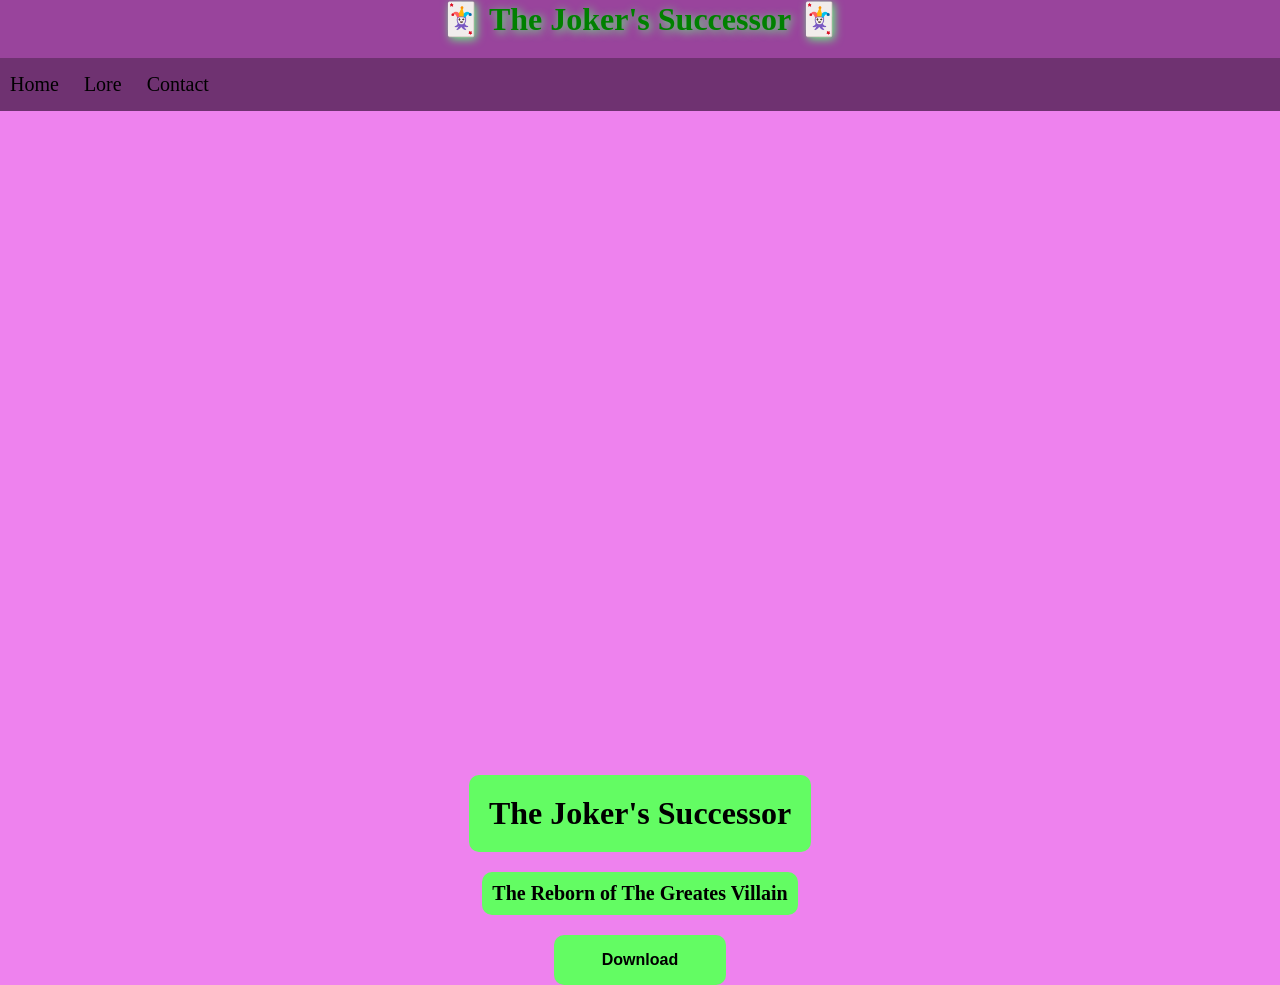
==== index.html @ 74138e65 "Initial commit" ====
<!DOCTYPE html>
<html lang="en">
    <head>
        <meta charset="UTF-8">
        <meta name="viewport" content="width=device-width, initial-scale=1.0">
        <link rel="stylesheet" href="style.css">
        <link rel="icon" type="image/jpeg" href="images/favicon.jpg">
        <title>The Joker's Successor</title>
    </head>
    <body>
        <header>
            <div id="main_menu">
                <h1>🃏 The Joker's Successor 🃏</h1>
                <div id="content">
                    <a href="index.html">Home</a>
                    <a href="lore.html">Lore</a>
                    <a href="contact.html">Contact</a>
                </div>
            </div>
        </header>
        <main>
            <video autoplay muted id="video_cover" loop>
                <source src="videos/joker.mp4">
            </video>

            <div id="home_content">
                <h1>The Joker's Successor</h1>
                <h3>The Reborn of The Greates Villain</h3>
                <button>Download</button>
            </div>
            
        </main>
    </body>
</html>
---- style.css ----
body{
    margin: 0;
    background-color: violet;
}

main{
    margin: 0px;
}

#main_menu{
    background-color: rgb(153, 68, 156);
    display: inline-block;
    width: 100%;
    position: fixed;
}

#main_menu h1{
    color: green;
    text-shadow: 1px 1px 0px white;
    margin: 0;
    text-align: center;
    text-shadow: 2px 2px 10px rgb(104, 252, 129);
}

#main_menu #content{
    margin-top: 20px;
    font-size: 20px;
    padding: 5px 0px;
    display: block;
    background-color: hsl(298, 39%, 32%);
}

#main_menu a{
    display: inline-block;
    color: black;
    text-decoration: none;
    padding: 10px 10px;
}

#main_menu a:hover{
    background-color: hsla(139, 31%, 35%, 0.993);
}

#video_cover{
    margin-top: 110px;
    margin-bottom: 0px;
    width: 100%;
    height: 100%;
}

#home_content h1{
    background-color: rgb(99, 252, 99);
    margin-bottom: 0px;
    padding: 20px;
    border-radius: 10px;
}

#home_content h3{
    border-radius: 10px;
    padding: 10px;
    margin: 20px;
    font-size: 20px;
    background-color: rgb(99, 252, 99);

}

#home_content button{
    font-weight: bold;
    font-size: 16px;
    padding: 16px 48px;
    border-radius: 10px;
    border: none;
    background-color: rgb(99, 252, 99);
}

#home_content button:hover{
    background-color: rgb(57, 158, 57);
}

#home_content{
    display: flex;
    justify-content: center;
    align-items: center;
    flex-direction: column;
}

#joker_lore{
    padding-top: 110px;
}

#joker_content{
    padding: 10px;
    font-size: 20px;
}
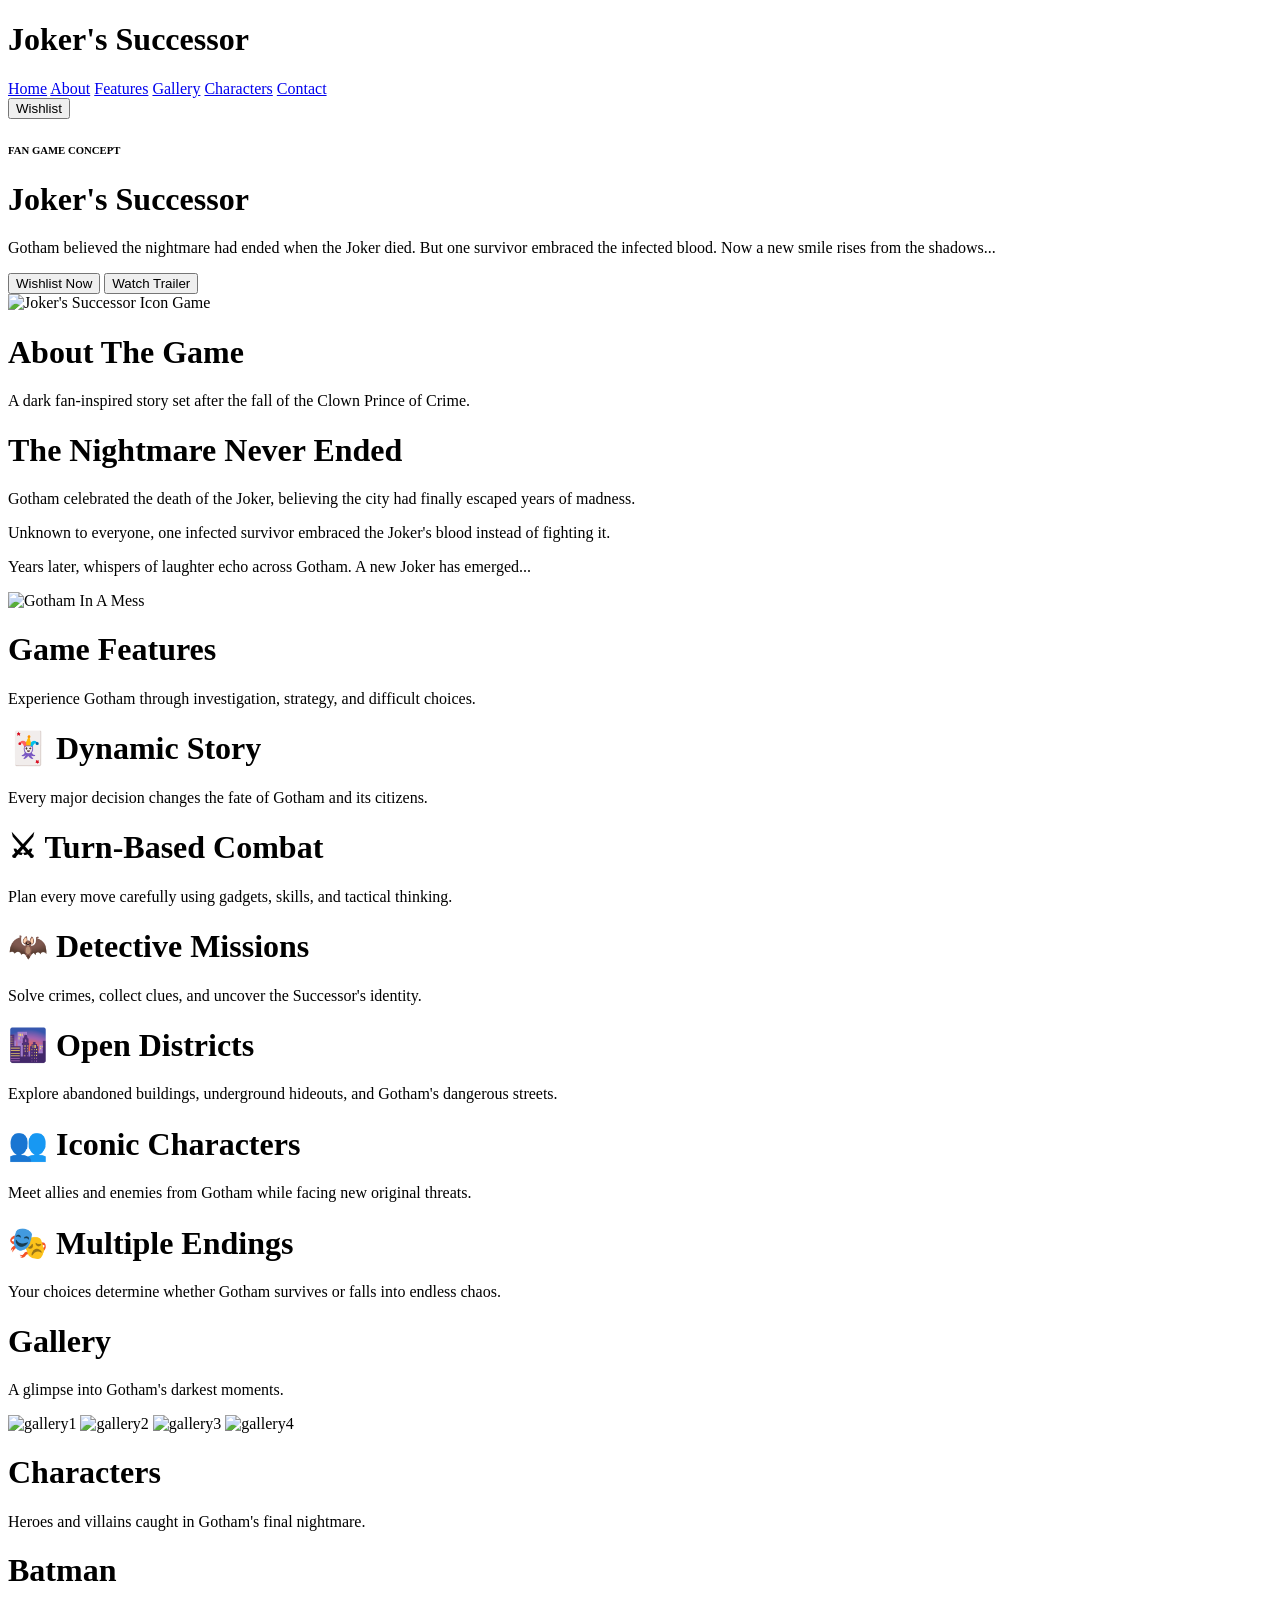
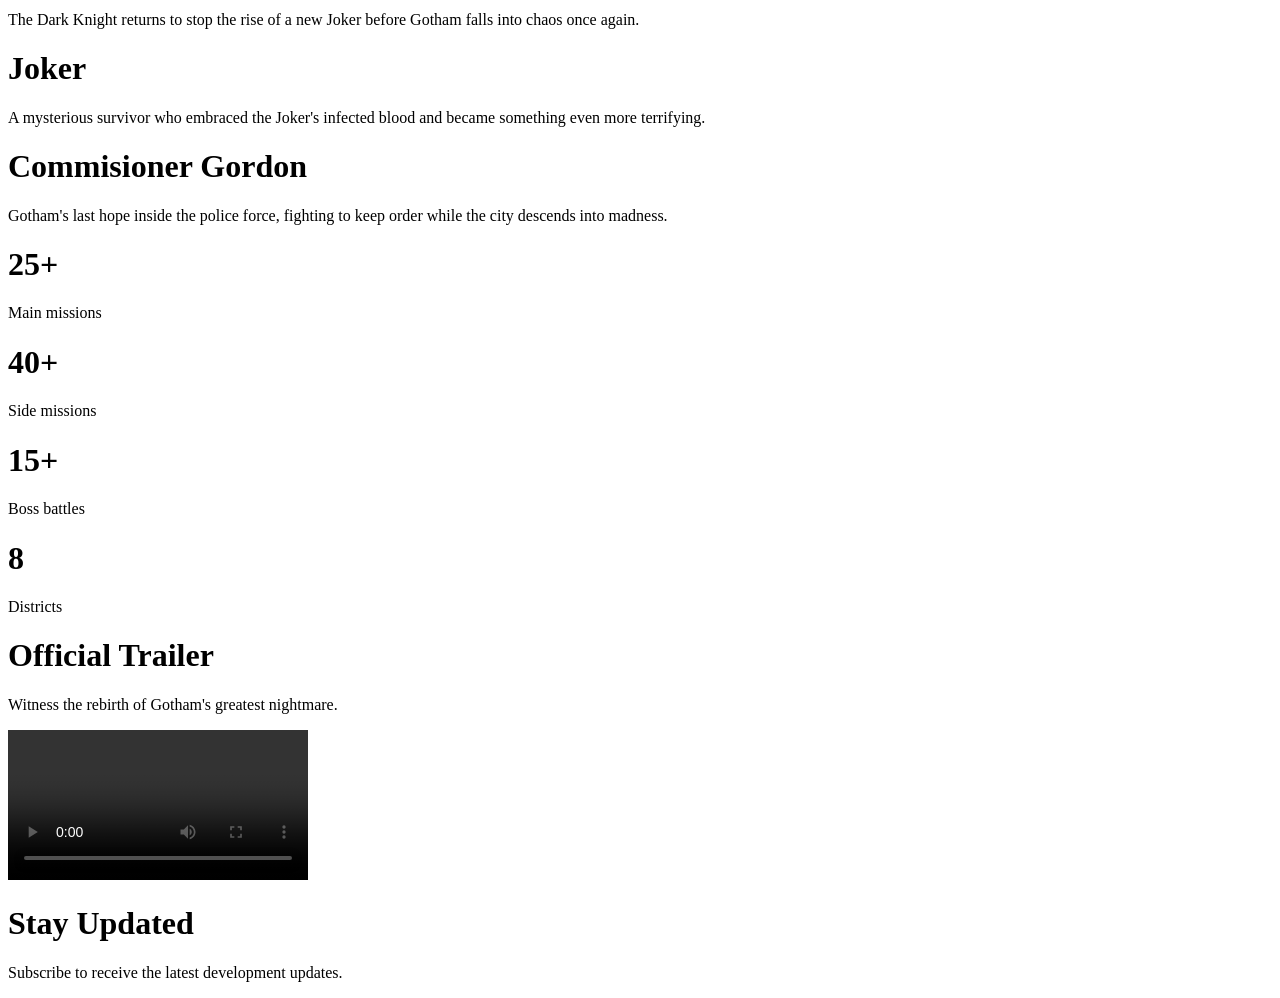
==== commit 9b97d2c5: "Persiapan ui baru, masih html" ====
--- a/index.html
+++ b/index.html
@@ -3,32 +3,148 @@
     <head>
         <meta charset="UTF-8">
         <meta name="viewport" content="width=device-width, initial-scale=1.0">
-        <link rel="stylesheet" href="style.css">
-        <link rel="icon" type="image/jpeg" href="images/favicon.jpg">
-        <title>The Joker's Successor</title>
+        <title>Joker's Successor</title>
     </head>
     <body>
         <header>
-            <div id="main_menu">
-                <h1>🃏 The Joker's Successor 🃏</h1>
-                <div id="content">
-                    <a href="index.html">Home</a>
-                    <a href="lore.html">Lore</a>
-                    <a href="contact.html">Contact</a>
+            <h1 id="title">Joker's Successor</h1>
+            <nav id="navbar">
+                <a href="#hero">Home</a>
+                <a href="#about">About</a>
+                <a href="#features">Features</a>
+                <a href="#gallery">Gallery</a>
+                <a href="#characters">Characters</a>
+                <a href="#contact">Contact</a>
+            </nav>
+
+            <button>Wishlist</button>
+        </header>
+        <main>
+            <div id="hero">
+                <div>
+                    <h6>FAN GAME CONCEPT</h6>
+                    <h1>Joker's Successor</h1>
+                    <p>Gotham believed the nightmare had ended when the Joker died. But one survivor embraced the infected blood. Now a new smile rises from the shadows...</p>
+
+                    <button id="wishlist">Wishlist Now</button>
+
+                    <button id="watch_trailer">Watch Trailer</button>
+                </div>
+                
+                <img src="" alt="Joker's Successor Icon Game">
+            </div>
+
+            <div id="about">
+                <h1>About The Game</h1>
+                <p>A dark fan-inspired story set after the fall of the Clown Prince of Crime.</p>
+
+                <div>
+                    <div>
+                        <h1>The Nightmare Never Ended</h1>
+                        <p>Gotham celebrated the death of the Joker, believing the city had finally escaped years of madness.</p>
+                        <p>Unknown to everyone, one infected survivor embraced the Joker's blood instead of fighting it.</p>
+                        <p>Years later, whispers of laughter echo across Gotham. A new Joker has emerged...</p>
+                    </div>
+
+                    <img src="" alt="Gotham In A Mess">
                 </div>
             </div>
-        </header>
-        <main>
-            <video autoplay muted id="video_cover" loop>
-                <source src="videos/joker.mp4">
-            </video>
 
-            <div id="home_content">
-                <h1>The Joker's Successor</h1>
-                <h3>The Reborn of The Greates Villain</h3>
-                <button>Download</button>
+            <div id="features">
+                <h1>Game Features</h1>
+                <p>Experience Gotham through investigation, strategy, and difficult choices.</p>
+            
+                <div>
+                    <div class="feature_cards">
+                        <h1>🃏 Dynamic Story</h1>
+                        <p>Every major decision changes the fate of Gotham and its citizens.</p>
+                    </div>
+                    <div class="feature_cards">
+                        <h1>⚔ Turn-Based Combat</h1>
+                        <p>Plan every move carefully using gadgets, skills, and tactical thinking.</p>
+                    </div>
+                    <div class="feature_cards">
+                        <h1>🦇 Detective Missions</h1>
+                        <p>Solve crimes, collect clues, and uncover the Successor's identity.</p>
+                    </div>
+                    <div class="feature_cards">
+                        <h1>🌆 Open Districts</h1>
+                        <p>Explore abandoned buildings, underground hideouts, and Gotham's dangerous streets.</p>
+                    </div>
+                    <div class="feature_cards">
+                        <h1>👥 Iconic Characters</h1>
+                        <p>Meet allies and enemies from Gotham while facing new original threats.</p>
+                    </div>
+                    <div class="feature_cards">
+                        <h1>🎭 Multiple Endings</h1>
+                        <p>Your choices determine whether Gotham survives or falls into endless chaos.</p>
+                    </div>
+                </div>
             </div>
+
+            <div id="gallery">
+                <h1>Gallery</h1>
+                <p>A glimpse into Gotham's darkest moments.</p>
+                <div>
+                    <img src="" alt="gallery1">
+                    <img src="" alt="gallery2">
+                    <img src="" alt="gallery3">
+                    <img src="" alt="gallery4">
+                </div>
+            </div>
+
+            <div id="characters">
+                <h1>Characters</h1>
+
+                <p>Heroes and villains caught in Gotham's final nightmare.</p>
+
+                <div class="character_cards">
+                    <h1>Batman</h1>
+                    <p>The Dark Knight returns to stop the rise of a new Joker before Gotham falls into chaos once again.</p>
+                </div>
+                <div class="character_cards">
+                    <h1>Joker</h1>
+                    <p>A mysterious survivor who embraced the Joker's infected blood and became something even more terrifying.</p>
+                </div>
+                <div class="character_cards">
+                    <h1>Commisioner Gordon</h1>
+                    <p>Gotham's last hope inside the police force, fighting to keep order while the city descends into madness.</p>
+                </div>
+            </div>
+
+            <div id="datas">
+                <div class="data_cards">
+                    <h1>25+</h1>
+                    <p>Main missions</p>
+                </div>
+                <div class="data_cards">
+                    <h1>40+</h1>
+                    <p>Side missions</p>
+                </div>
+                <div class="data_cards">
+                    <h1>15+</h1>
+                    <p>Boss battles</p>
+                </div>
+                <div class="data_cards">
+                    <h1>8</h1>
+                    <p>Districts</p>
+                </div>
+            </div>
+
             
+            <div id="trailer">
+                <h1>Official Trailer</h1>
+                <p>Witness the rebirth of Gotham's greatest nightmare.</p>
+                <video controls>
+                    <source src="">
+                </video>
+            </div>
+
+            <div id="contact">
+                <h1>Stay Updated</h1>
+                <p>Subscribe to receive the latest development updates.</p>
+            </div>
+                
         </main>
     </body>
 </html>
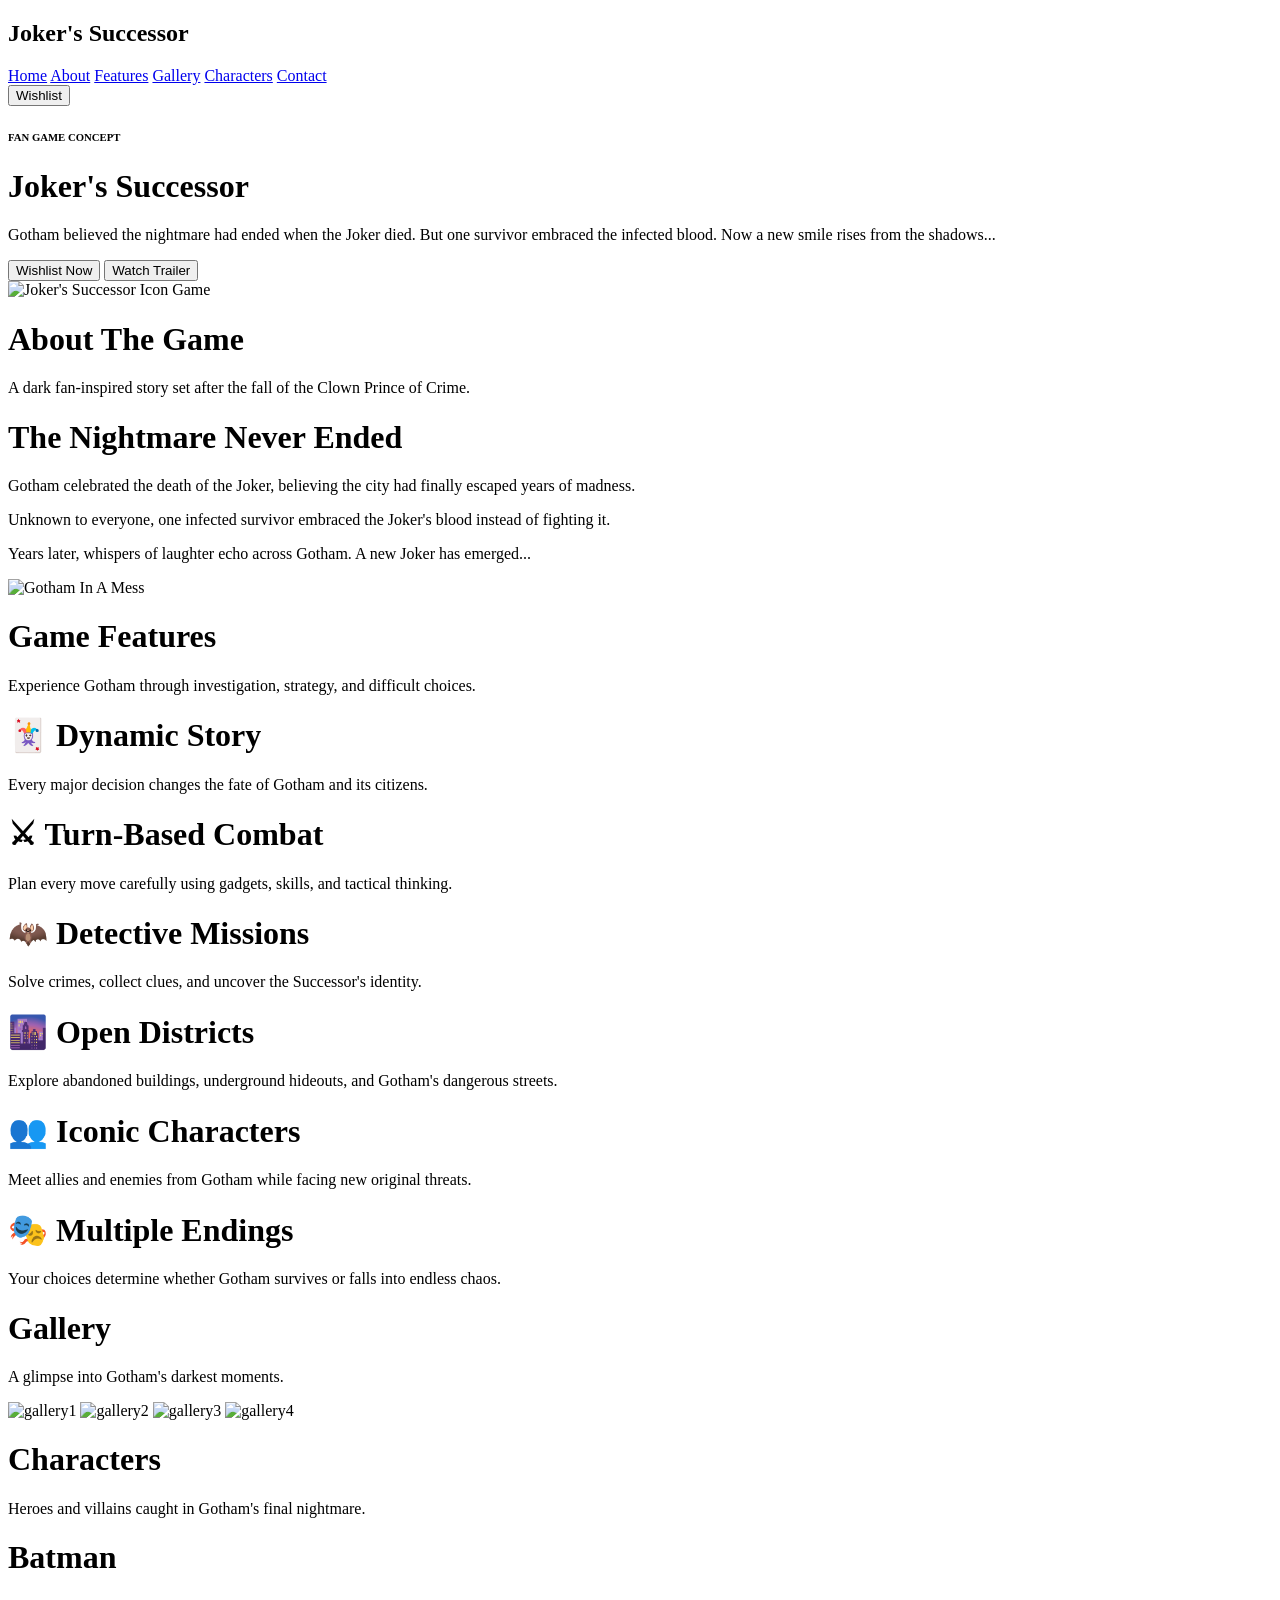
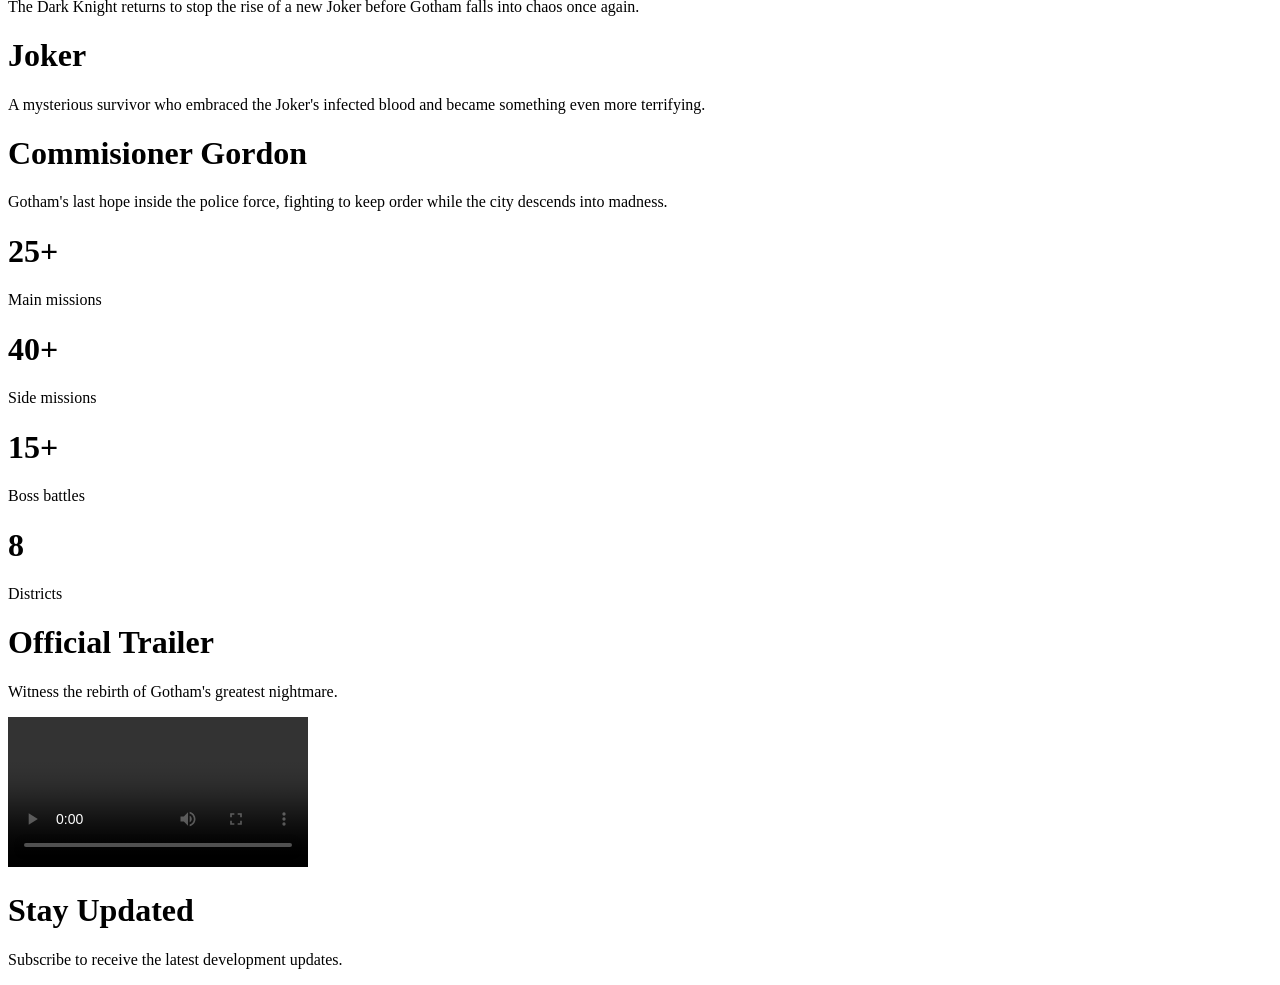
==== commit 3a73551f: "Adjusting html texts, and adding css file" ====
--- a/index.html
+++ b/index.html
@@ -7,7 +7,7 @@
     </head>
     <body>
         <header>
-            <h1 id="title">Joker's Successor</h1>
+            <h2 id="title">Joker's Successor</h1>
             <nav id="navbar">
                 <a href="#hero">Home</a>
                 <a href="#about">About</a>
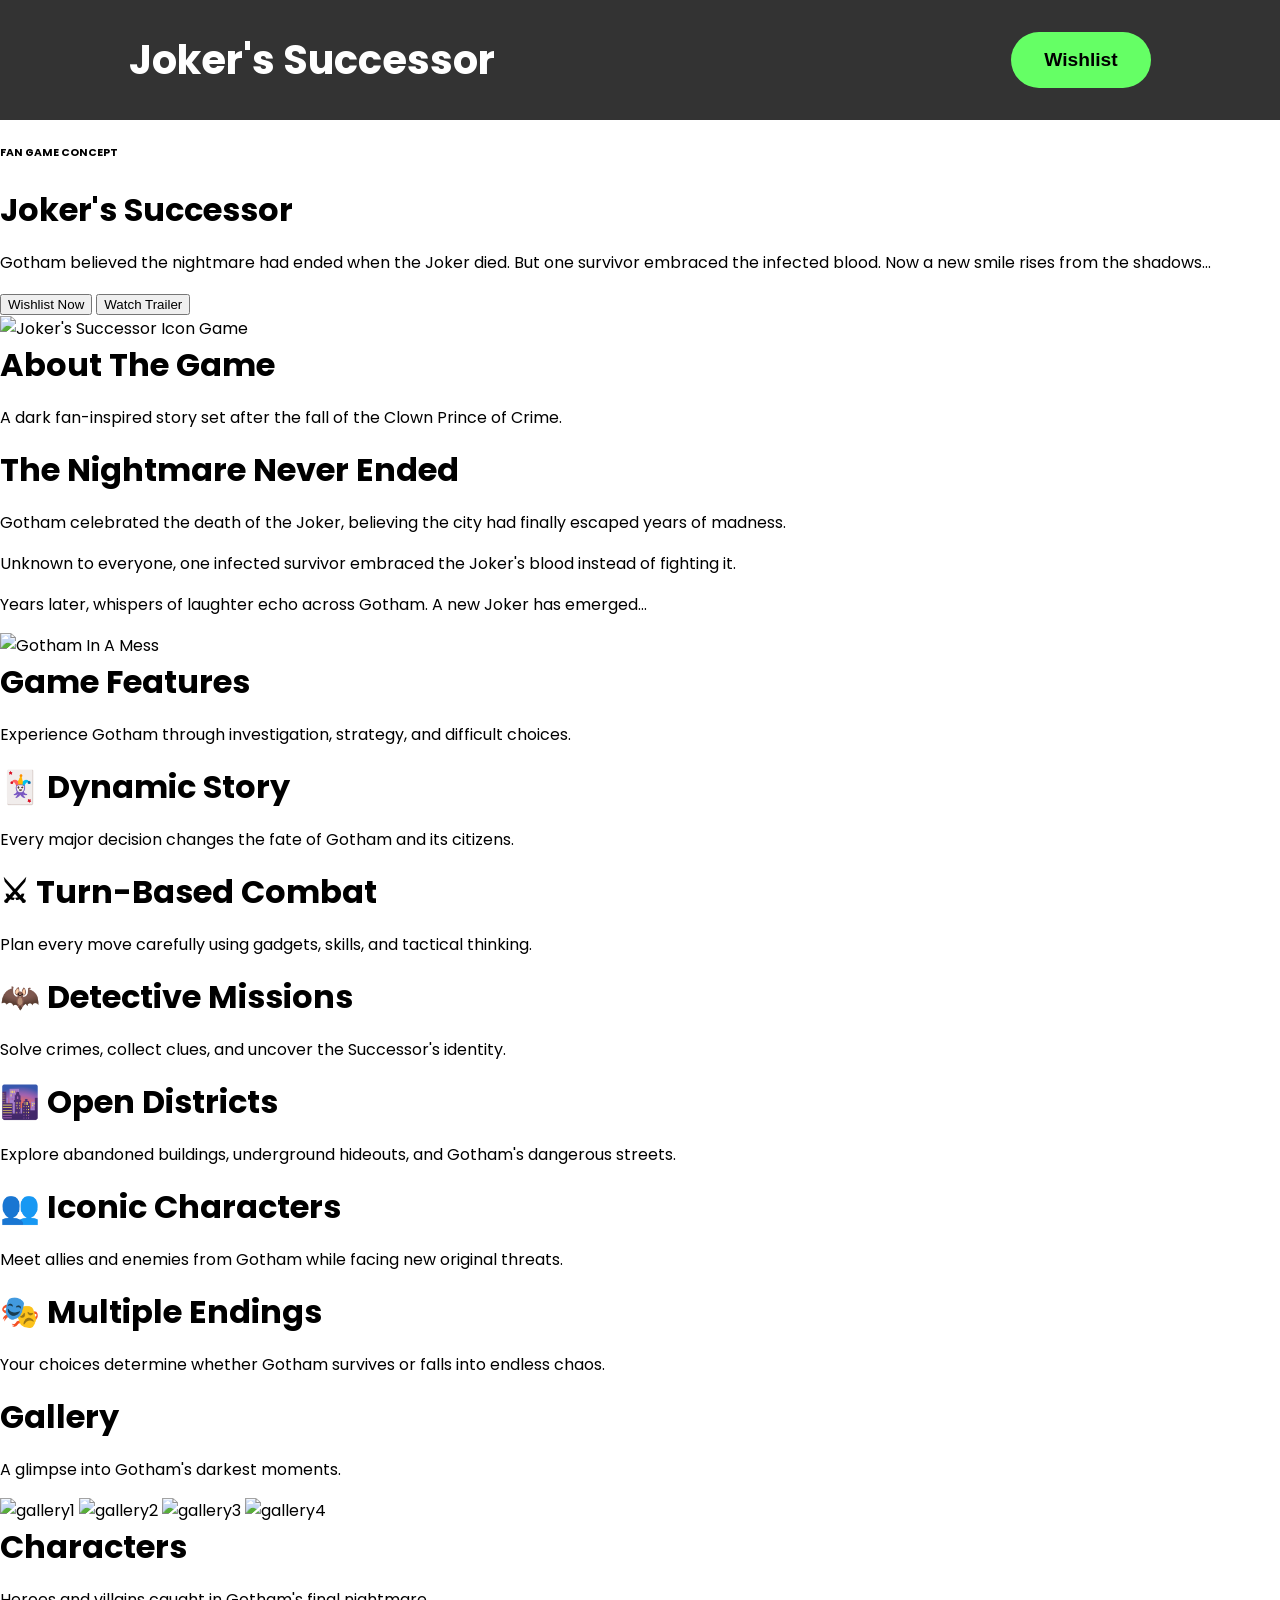
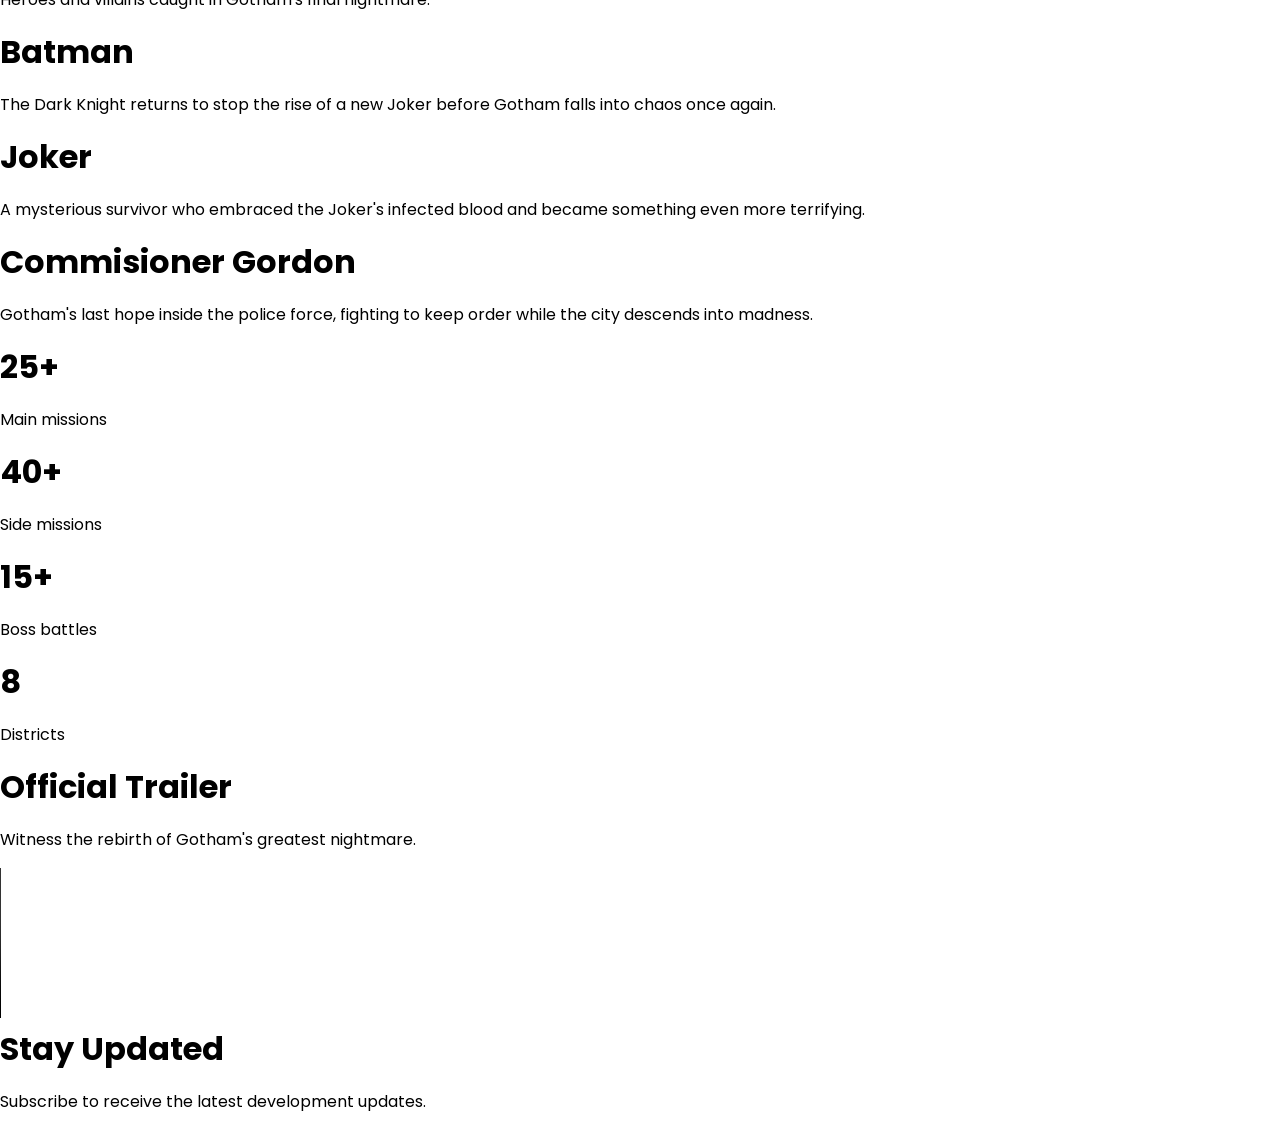
==== commit 03ff3c52: "Designed header and add responsive" ====
--- a/index.html
+++ b/index.html
@@ -3,21 +3,37 @@
     <head>
         <meta charset="UTF-8">
         <meta name="viewport" content="width=device-width, initial-scale=1.0">
+        
+        <link rel="stylesheet" href="responsive.css">
+        <link rel="stylesheet" href="style.css">
+
         <title>Joker's Successor</title>
+
+        <!-- Font -->
+        <link rel="preconnect" href="https://fonts.googleapis.com">
+        <link rel="preconnect" href="https://fonts.gstatic.com" crossorigin>
+        <link href="https://fonts.googleapis.com/css2?family=Playfair+Display:ital,wght@0,400..900;1,400..900&family=Poppins:ital,wght@0,100;0,200;0,300;0,400;0,500;0,600;0,700;0,800;0,900;1,100;1,200;1,300;1,400;1,500;1,600;1,700;1,800;1,900&display=swap" rel="stylesheet">
     </head>
     <body>
         <header>
-            <h2 id="title">Joker's Successor</h1>
-            <nav id="navbar">
-                <a href="#hero">Home</a>
-                <a href="#about">About</a>
-                <a href="#features">Features</a>
-                <a href="#gallery">Gallery</a>
-                <a href="#characters">Characters</a>
-                <a href="#contact">Contact</a>
-            </nav>
+            <div id="header_box">
 
-            <button>Wishlist</button>
+                <h1 id="title">Joker's Successor</h1>
+                    
+                <nav id="navbar">
+                    <a href="#hero">Home</a>
+                    <a href="#about">About</a>
+                    <a href="#features">Features</a>
+                    <a href="#gallery">Gallery</a>
+                    <a href="#characters">Characters</a>
+                    <a href="#contact">Contact</a>
+                </nav>
+
+
+                <button>Wishlist</button>
+            </div>
+            
+            
         </header>
         <main>
             <div id="hero">
--- a/responsive.css
+++ b/responsive.css
@@ -0,0 +1,5 @@
+@media (max-width: 1400px) {
+    #header_box a{
+        display: none;
+    }
+}
--- a/style.css
+++ b/style.css
@@ -0,0 +1,88 @@
+body{
+    margin: 0;
+    font-family: Poppins, Arial;
+}
+
+h1{
+    margin: 0;
+}
+
+/*===== VARS ======*/
+
+:root{
+    --font-color-one : rgb(101, 255, 101);
+    --font-color-two : rgb(255, 255, 255);
+    --font-color-three: rgb(0, 0, 0);
+
+    --primary: rgb(101, 255, 101);
+    --secondary: rgb(229, 101, 255);
+}
+
+/*===== HEADER =====*/
+
+header{
+   height: 120px;
+}
+
+#header_box{
+   color: var(--font-color-two);
+   background: rgba(0, 0, 0, 0.8);
+   backdrop-filter: blur(10px);
+
+   display: flex;
+   justify-content: space-around;
+   align-items: center;
+
+   width: 100%;
+   height: 120px;
+
+   position: fixed;
+   top: 0;
+}
+
+#header_box h1{
+    font-size: 2.5em;
+}
+
+#header_box a{
+    padding: 10px;
+
+    text-decoration: none;
+
+    color: var(--font-color-two);
+
+    font-size: 1.4em;
+
+    transition: 0.3s;
+}
+
+#header_box a:hover{
+    color: var(--font-color-one);
+}
+
+#header_box button{
+    font-size: 1.2em;
+    font-weight: bold;
+
+    height: 56px;
+    width: 140px;
+
+    border-radius: 50px;
+    border: none;
+
+    background-color: rgb(101, 255, 101);
+    color: var(--font-color-three);
+
+    transition: 0.3s;
+}
+
+#header_box button:hover{
+    transform: translateY(-5px);
+    
+    box-shadow: 0 0 3px var(--primary);
+}
+
+
+
+
+
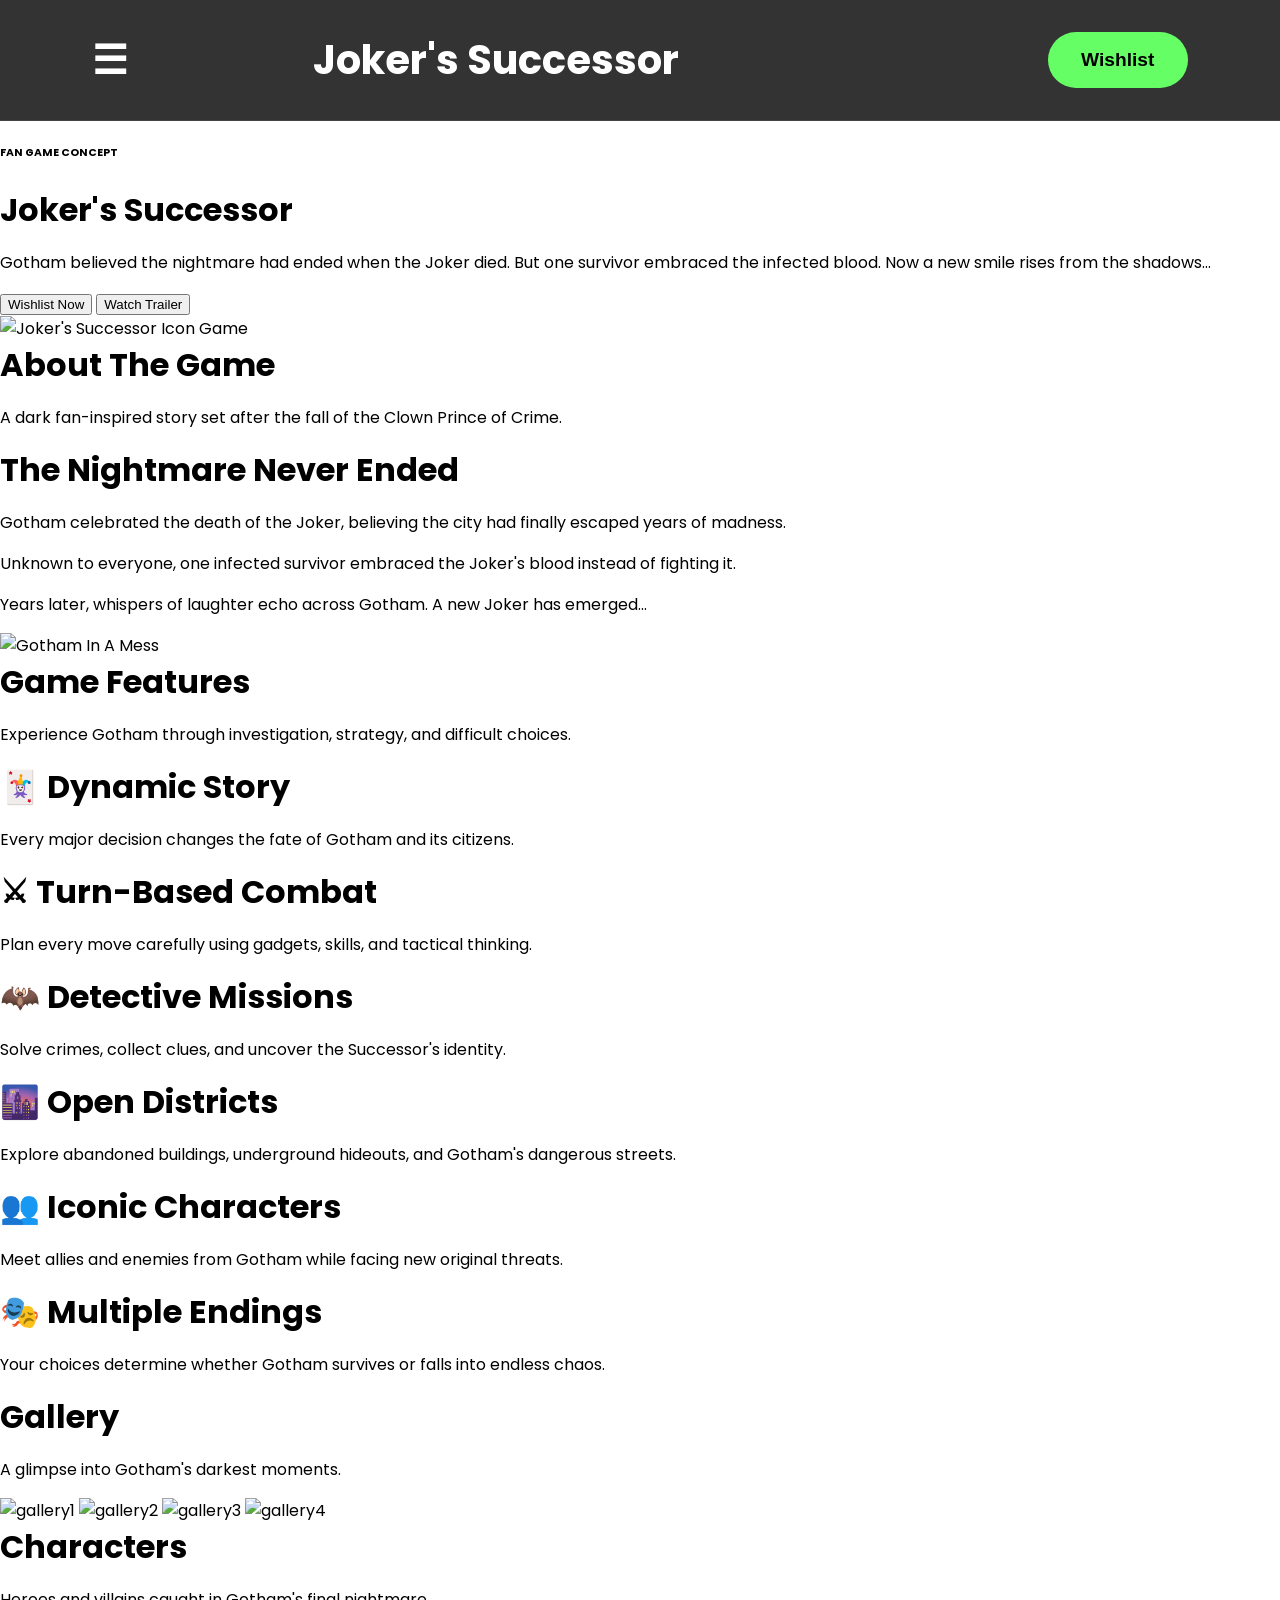
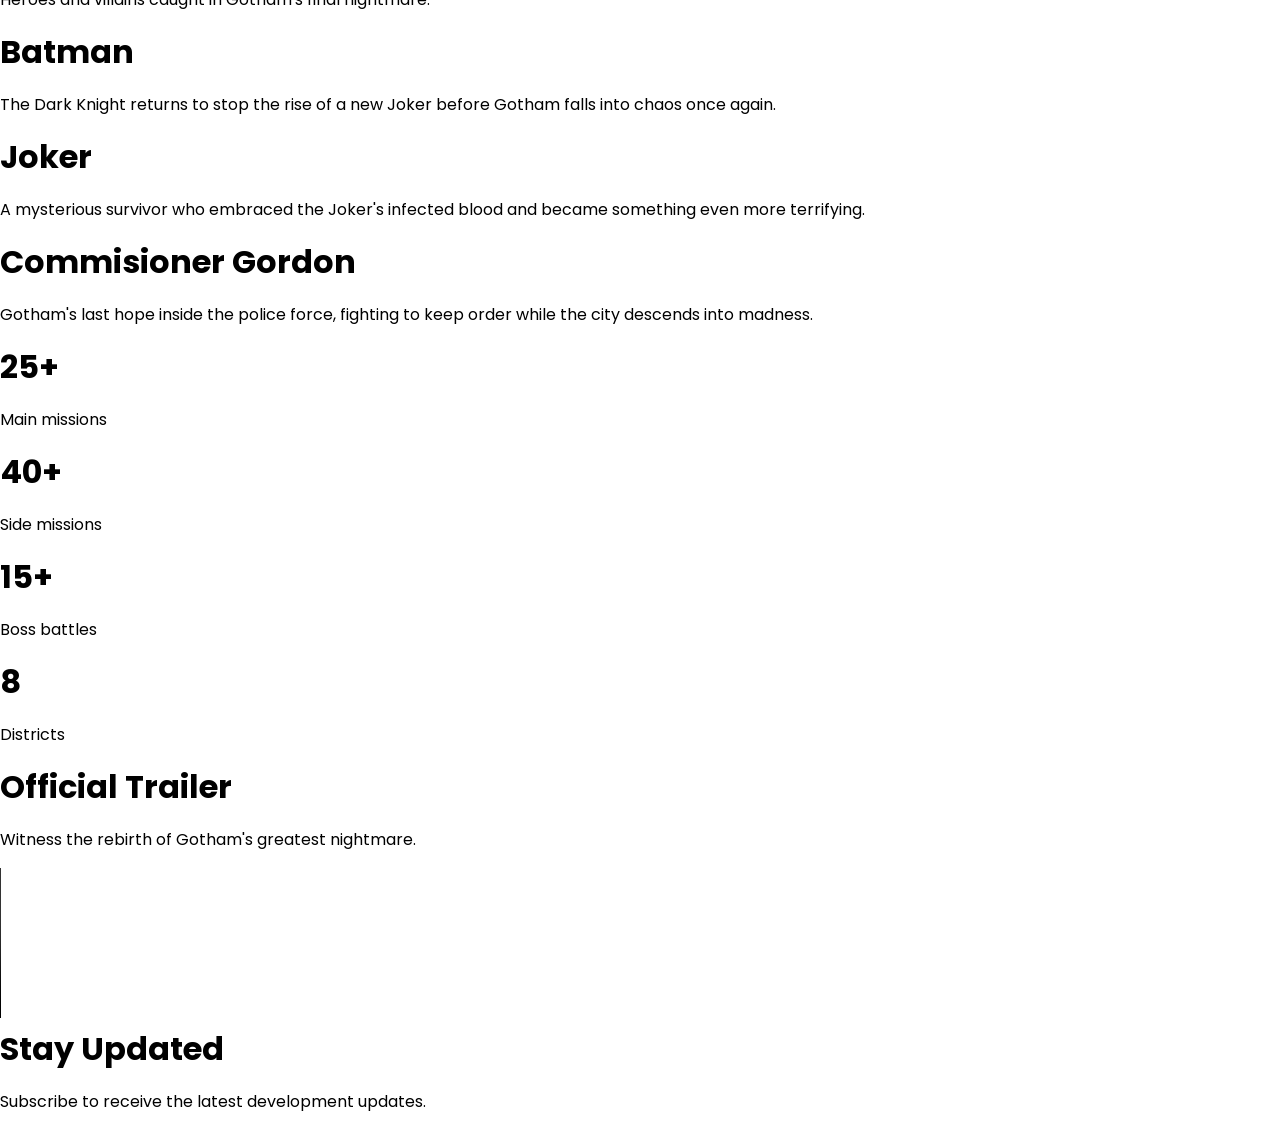
==== commit 8795392c: "Added dropdown menu to header" ====
--- a/index.html
+++ b/index.html
@@ -4,8 +4,8 @@
         <meta charset="UTF-8">
         <meta name="viewport" content="width=device-width, initial-scale=1.0">
         
+        <link rel="stylesheet" href="style.css">
         <link rel="stylesheet" href="responsive.css">
-        <link rel="stylesheet" href="style.css">
 
         <title>Joker's Successor</title>
 
@@ -17,6 +17,18 @@
     <body>
         <header>
             <div id="header_box">
+
+                <div id="dropdown">
+                    <h1>☰</h1>
+                    <div id="dropdown_menus">
+                        <a href="#hero">Home</a>
+                        <a href="#about">About</a>
+                        <a href="#features">Features</a>
+                        <a href="#gallery">Gallery</a>
+                        <a href="#characters">Characters</a>
+                        <a href="#contact">Contact</a>
+                    </div>
+                </div>
 
                 <h1 id="title">Joker's Successor</h1>
                     
--- a/style.css
+++ b/style.css
@@ -28,6 +28,7 @@
    color: var(--font-color-two);
    background: rgba(0, 0, 0, 0.8);
    backdrop-filter: blur(10px);
+   border-bottom:1px solid rgba(255,255,255,.08);
 
    display: flex;
    justify-content: space-around;
@@ -38,13 +39,14 @@
 
    position: fixed;
    top: 0;
+   z-index:1000;
 }
 
 #header_box h1{
     font-size: 2.5em;
 }
 
-#header_box a{
+#navbar a{
     padding: 10px;
 
     text-decoration: none;
@@ -56,7 +58,7 @@
     transition: 0.3s;
 }
 
-#header_box a:hover{
+#navbar a:hover{
     color: var(--font-color-one);
 }
 
@@ -79,10 +81,57 @@
 #header_box button:hover{
     transform: translateY(-5px);
     
-    box-shadow: 0 0 3px var(--primary);
+    box-shadow: 0 0 18px var(--primary);
+}
+
+#dropdown{
+    display: none;
+
+    transition: 0.3s;
+}
+
+#dropdown:hover{
+    color: var(--primary);
+
+    #dropdown_menus{
+        display: block;
+    }
+}
+
+#dropdown_menus{
+    position: fixed;
+    display: none;
+}
+
+#dropdown a{
+    display: block;
+    padding: 10px;
+
+    font-size: 1.4em;
+    text-decoration: none;
+
+    color: var(--font-color-two);
+    background: rgba(0, 0, 0, 0.8);
+    backdrop-filter: blur(10px);
+    border-bottom:1px solid rgba(255,255,255,.08);
+
+    transition: 0.3s;
+
+}
+
+#dropdown a:hover{
+    background: rgba(0, 0, 0, 0.95);
+
+    color: var(--primary);
 }
 
 
 
 
 
+
+
+
+
+
+
--- a/responsive.css
+++ b/responsive.css
@@ -1,5 +1,9 @@
-@media (max-width: 1400px) {
-    #header_box a{
+@media (max-width: 1400px){
+    #navbar a{
         display: none;
     }
-}+
+    #dropdown{
+        display: block;
+    }
+}   
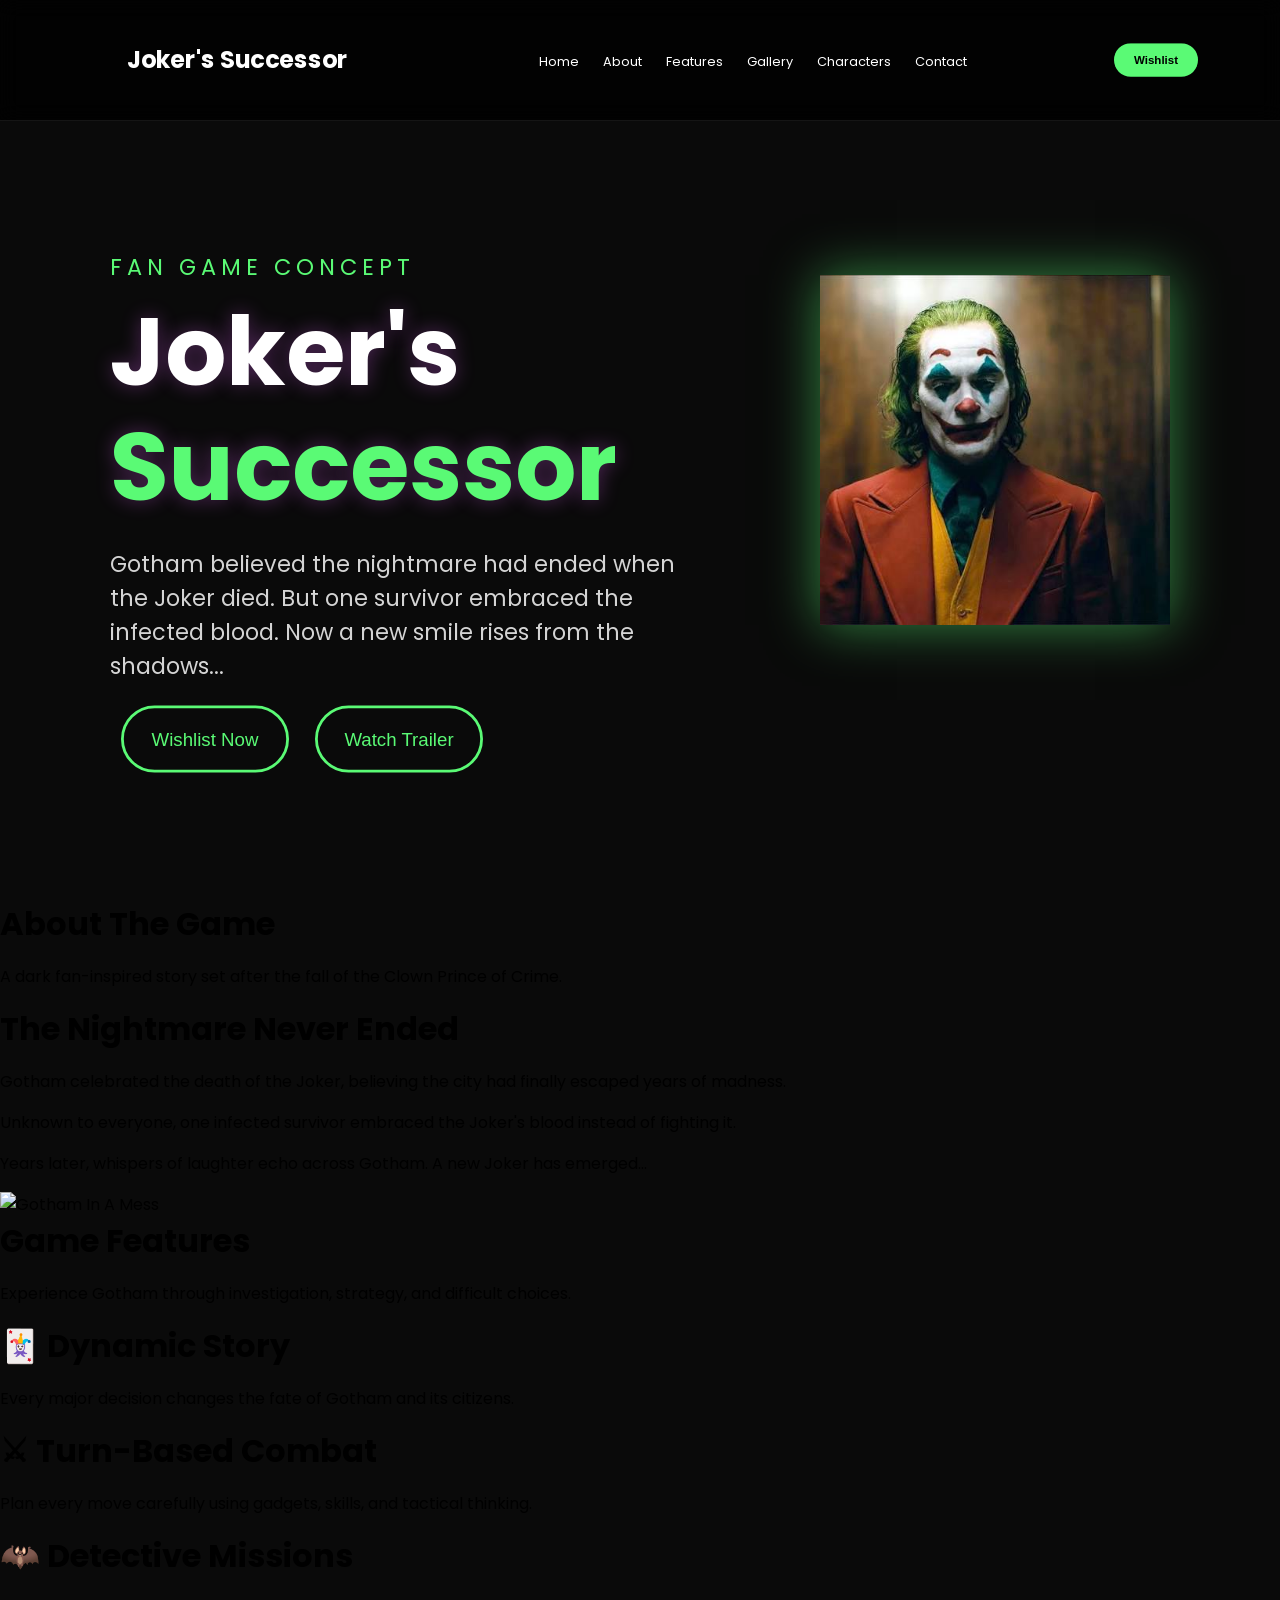
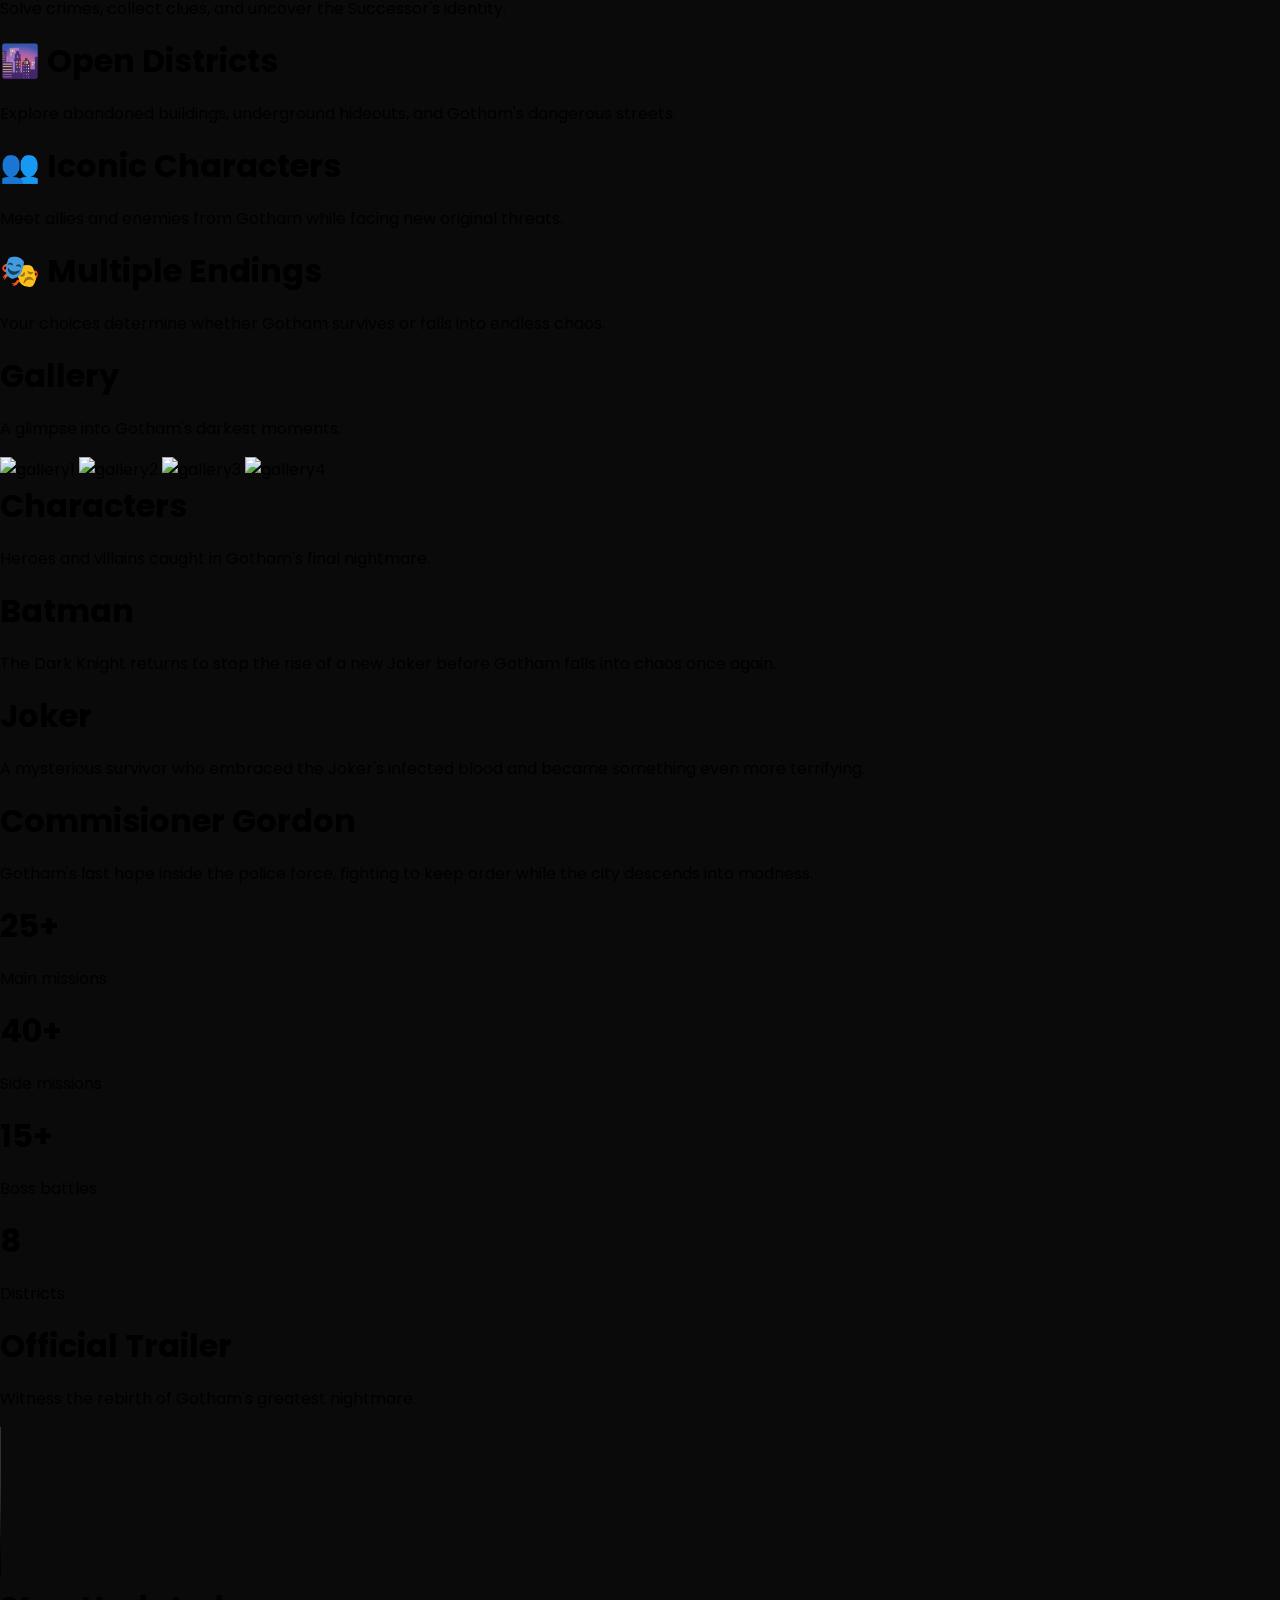
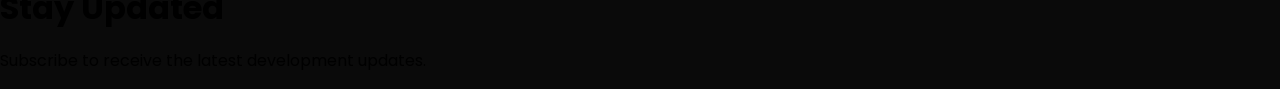
==== commit 6251778b: "Made heroes section, and adjust few of responsive" ====
--- a/index.html
+++ b/index.html
@@ -51,7 +51,7 @@
             <div id="hero">
                 <div>
                     <h6>FAN GAME CONCEPT</h6>
-                    <h1>Joker's Successor</h1>
+                    <h1>Joker's <br> Successor</h1>
                     <p>Gotham believed the nightmare had ended when the Joker died. But one survivor embraced the infected blood. Now a new smile rises from the shadows...</p>
 
                     <button id="wishlist">Wishlist Now</button>
@@ -59,7 +59,7 @@
                     <button id="watch_trailer">Watch Trailer</button>
                 </div>
                 
-                <img src="" alt="Joker's Successor Icon Game">
+                <img src="images/favicon.jpg" alt="Joker's Successor Icon Game">
             </div>
 
             <div id="about">
--- a/style.css
+++ b/style.css
@@ -1,6 +1,8 @@
 body{
     margin: 0;
     font-family: Poppins, Arial;
+    background-color: var(--bg-primary);
+    box-sizing: border-box;
 }
 
 h1{
@@ -10,19 +12,22 @@
 /*===== VARS ======*/
 
 :root{
-    --font-color-one : rgb(101, 255, 101);
+    --font-color-one : rgb(90, 250, 117);
     --font-color-two : rgb(255, 255, 255);
     --font-color-three: rgb(0, 0, 0);
-
-    --primary: rgb(101, 255, 101);
+    --font-color-four : rgb(212, 212, 212);
+
+    --primary: rgb(90, 250, 117);
     --secondary: rgb(229, 101, 255);
+
+    --bg-primary : rgb(10, 10, 10);
+    --bg-secondary : rgb(31, 31, 31);
+
+    --glow-one : rgba(90, 250, 117, 0.521);
+    --glow-two : rgba(229, 101, 255, 0.308);
 }
 
 /*===== HEADER =====*/
-
-header{
-   height: 120px;
-}
 
 #header_box{
    color: var(--font-color-two);
@@ -43,23 +48,8 @@
 }
 
 #header_box h1{
+    cursor: pointer;
     font-size: 2.5em;
-}
-
-#navbar a{
-    padding: 10px;
-
-    text-decoration: none;
-
-    color: var(--font-color-two);
-
-    font-size: 1.4em;
-
-    transition: 0.3s;
-}
-
-#navbar a:hover{
-    color: var(--font-color-one);
 }
 
 #header_box button{
@@ -72,7 +62,7 @@
     border-radius: 50px;
     border: none;
 
-    background-color: rgb(101, 255, 101);
+    background-color: var(--primary);
     color: var(--font-color-three);
 
     transition: 0.3s;
@@ -84,6 +74,26 @@
     box-shadow: 0 0 18px var(--primary);
 }
 
+/*HEADER'S NAVBAR*/
+
+#navbar a{
+    padding: 10px;
+
+    text-decoration: none;
+
+    color: var(--font-color-two);
+
+    font-size: 1.4em;
+
+    transition: 0.3s;
+}
+
+#navbar a:hover{
+    color: var(--font-color-one);
+}
+
+/* ===== HEADER'S DROPDOWN =====*/
+
 #dropdown{
     display: none;
 
@@ -126,12 +136,83 @@
 }
 
 
-
-
-
-
-
-
-
-
-
+/* ===== ===== =====*/
+
+/* HERO SECTION*/
+
+#hero{
+    background-color:var(--bg-primary);
+    color: var(--font-color-one);
+
+    height: 100vh;
+
+    display: flex;
+    justify-content: space-evenly;
+    align-items: center;
+
+    transform: scale(1.2);
+}
+
+#hero div{
+    height: 400px;
+    width: 600px;
+}
+
+#hero img{
+    height: 350px;
+
+    box-shadow: 0 0 50px var(--glow-one);
+}
+
+#hero h6{
+    letter-spacing: 5px;
+    font-weight: normal;
+    font-size: 1.4em;
+    margin: 0;
+}
+
+#hero h1{
+    font-size: 6em;
+    text-shadow: 0px 0px 20px var(--glow-two);
+
+    margin: 10px 0;
+    line-height: 1.2;
+}
+
+#hero h1::first-line{
+    color: var(--font-color-two);
+}
+
+#hero p{
+    font-size: 1.4em;
+
+    color: var(--font-color-four);
+    text-shadow: 0px 0px 1px black;
+}
+
+#hero button{
+    height: 48px;
+    width: 120px;
+
+    margin: 10px 35px;
+
+    border-radius: 35px;
+    border: 2px solid var(--primary);
+
+    background-color: var(--bg-primary);
+    color: var(--font-color-one);
+
+    transform: scale(1.4);
+}  
+
+
+
+
+
+
+
+
+
+
+
+
--- a/responsive.css
+++ b/responsive.css
@@ -1,9 +1,47 @@
-@media (max-width: 1400px){
+
+
+
+
+@media (max-width: 1300px){
+    
+    #header_box h1{
+        transform: scale(0.6);
+    }
+
+    #navbar a{
+        font-size: 0.8em;
+    }
+
+    #header_box button{
+        transform: scale(0.6);
+    }
+
+    #hero {
+        transform: scale(1);
+    }
+}   
+
+@media (max-width: 992px){
+    #dropdown{
+        display: block;
+    }
+
     #navbar a{
         display: none;
     }
 
-    #dropdown{
-        display: block;
+
+    #header_box h1{
+        transform: scale(0.6);
     }
-}   
+
+    #header_box button{
+        transform: scale(0.6);
+    }
+
+    #hero{
+        flex-direction: column;
+        height: 1400px;
+    }
+}
+
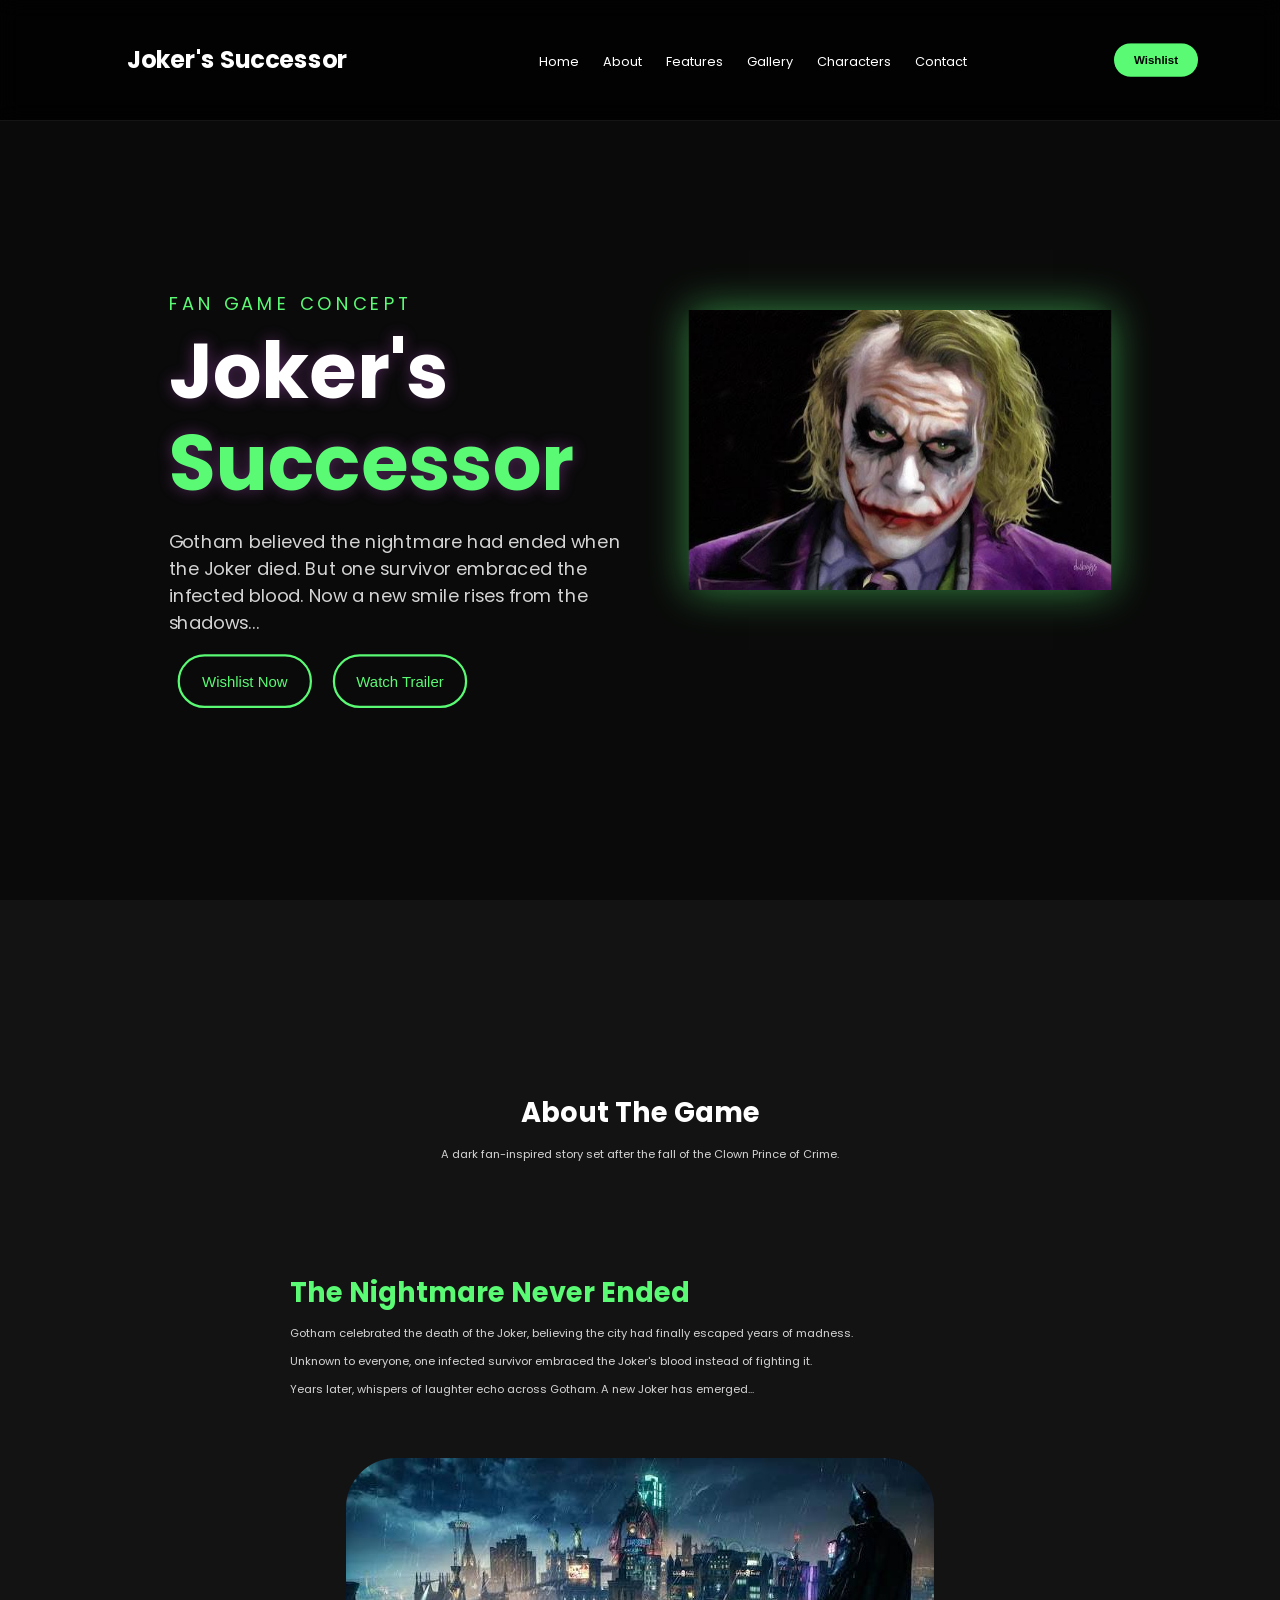
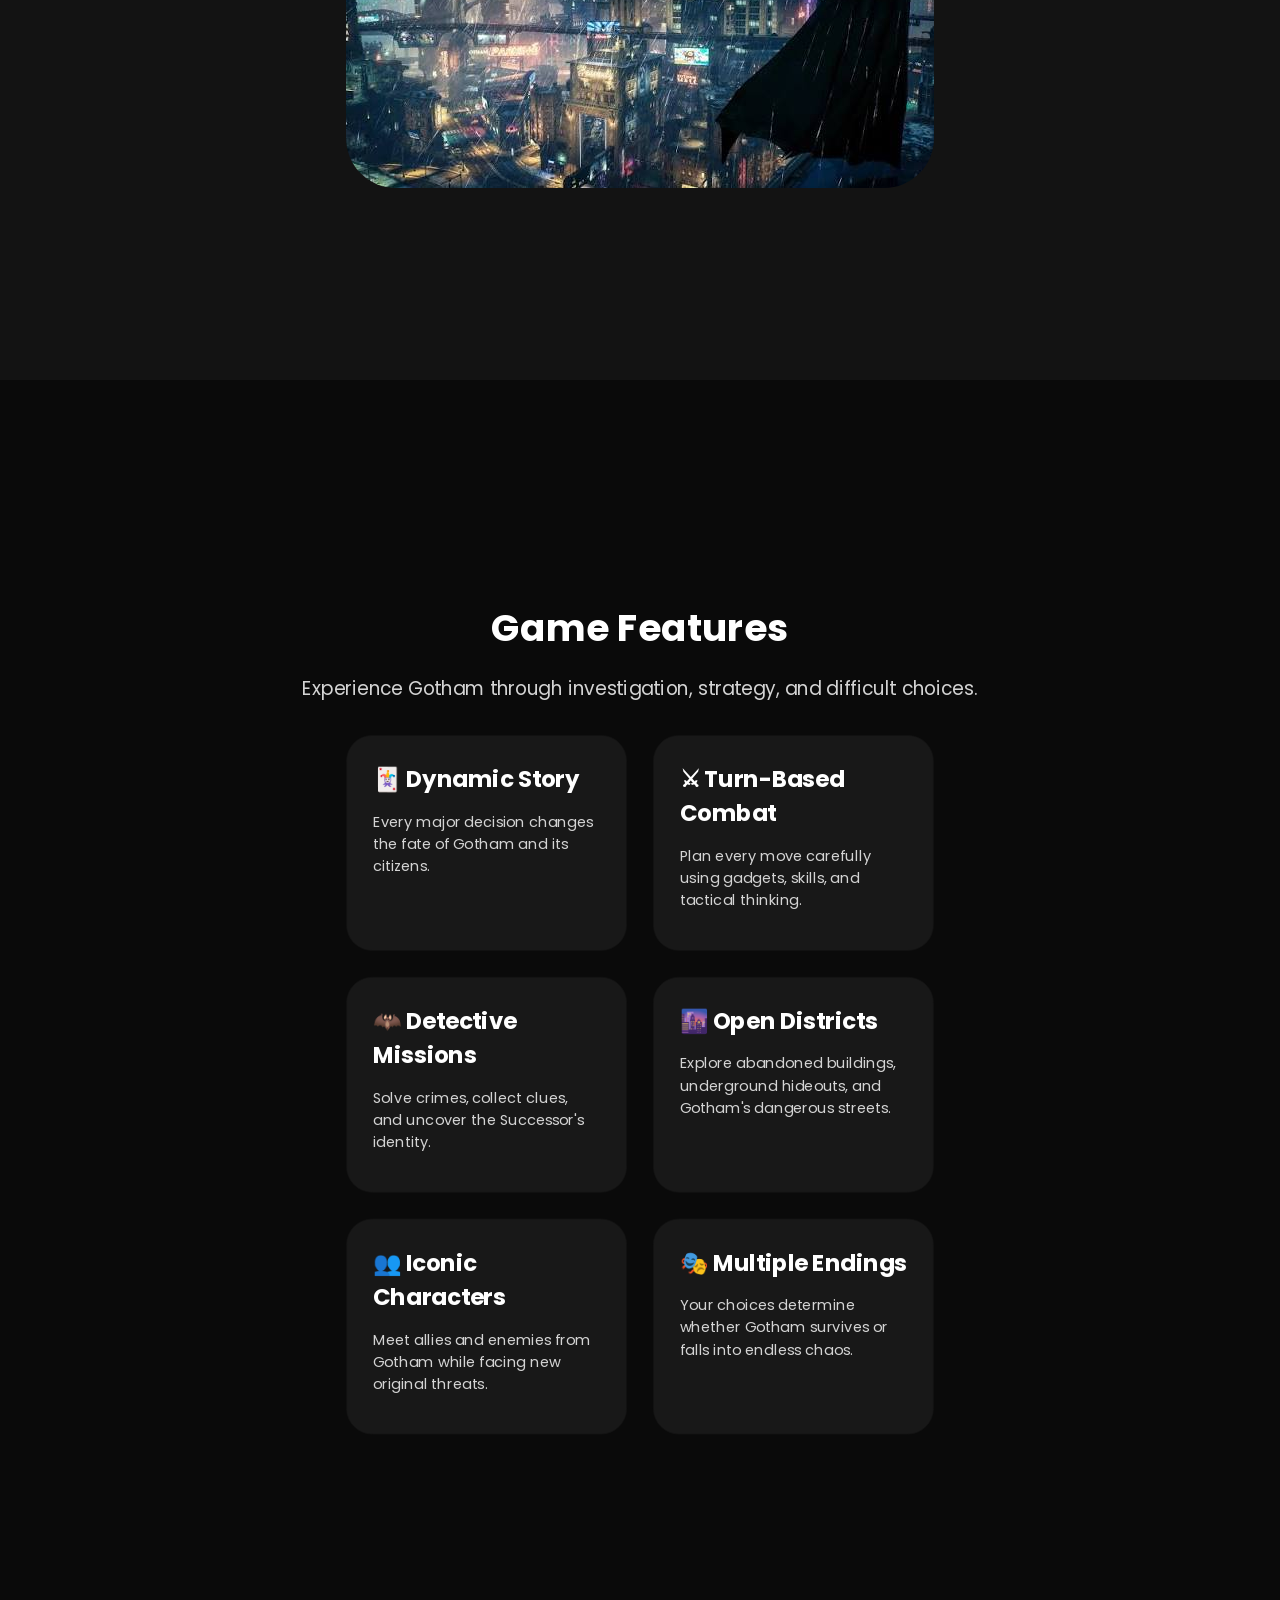
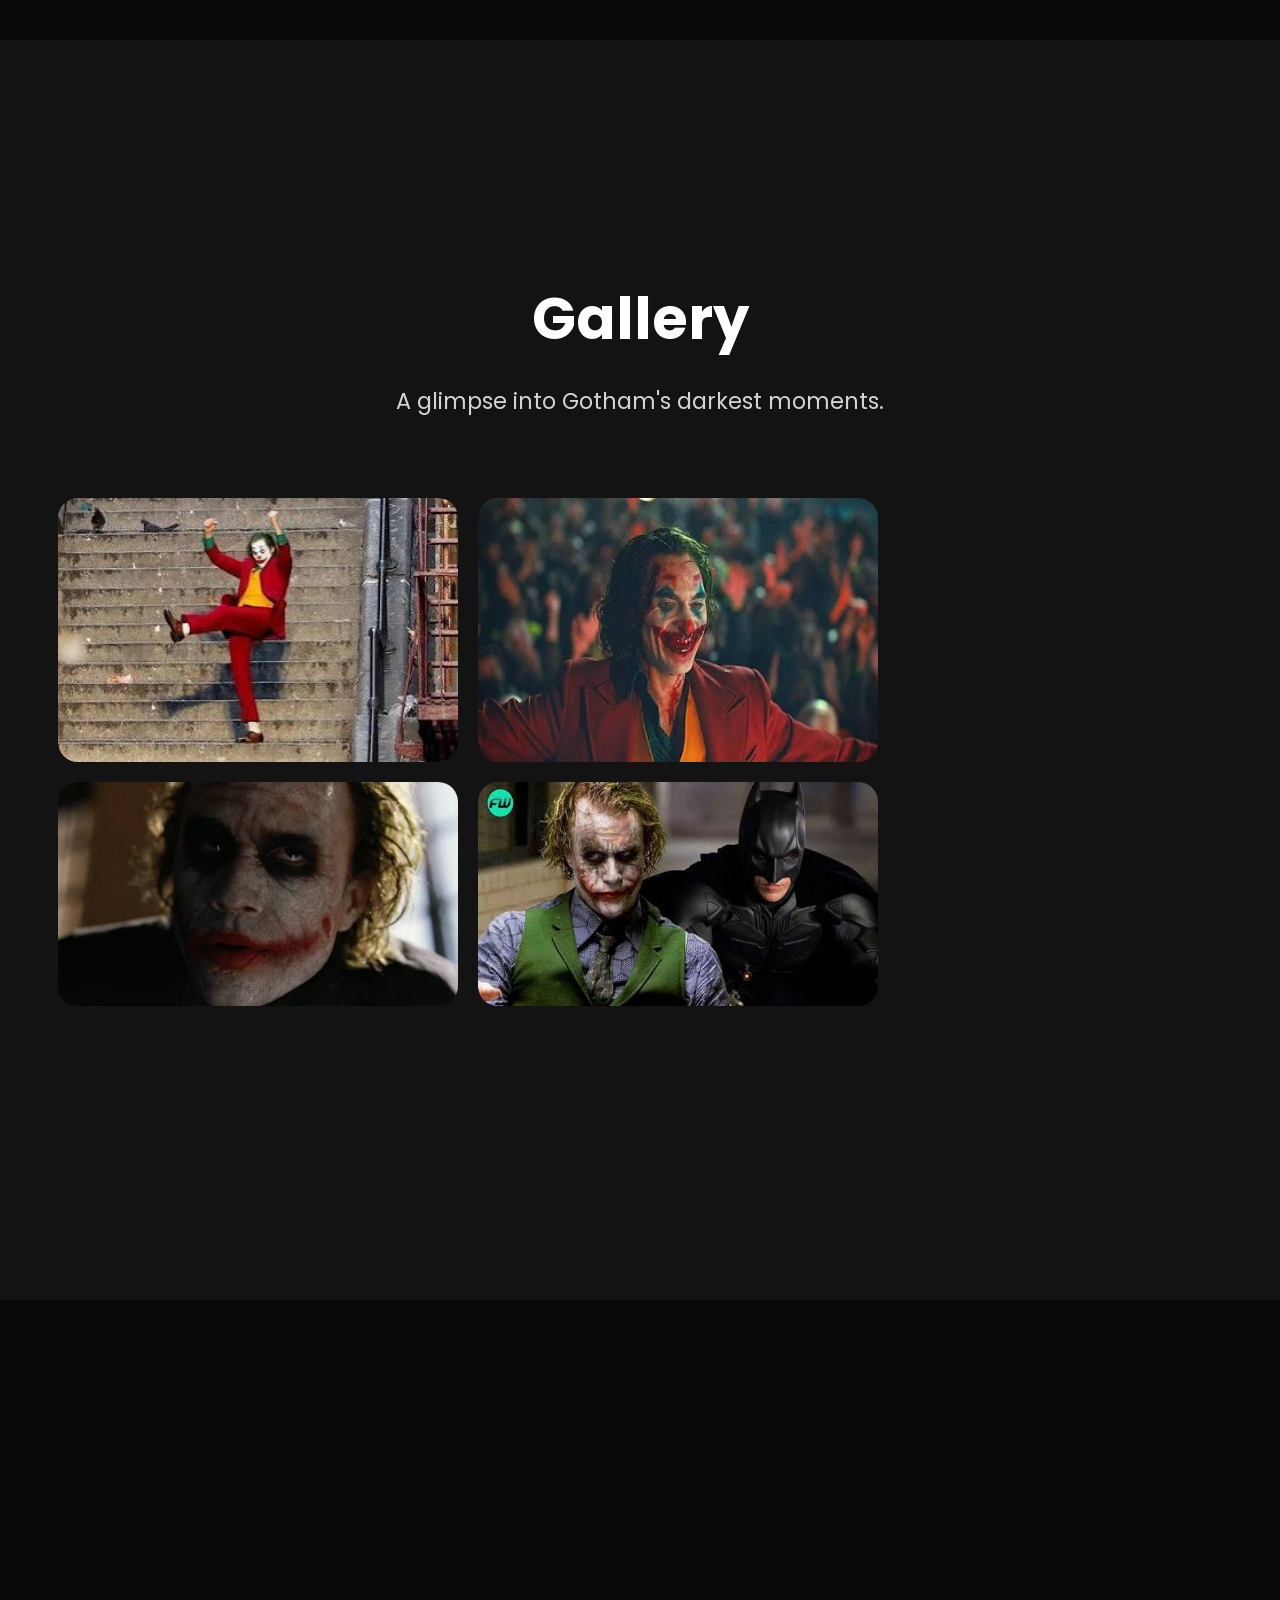
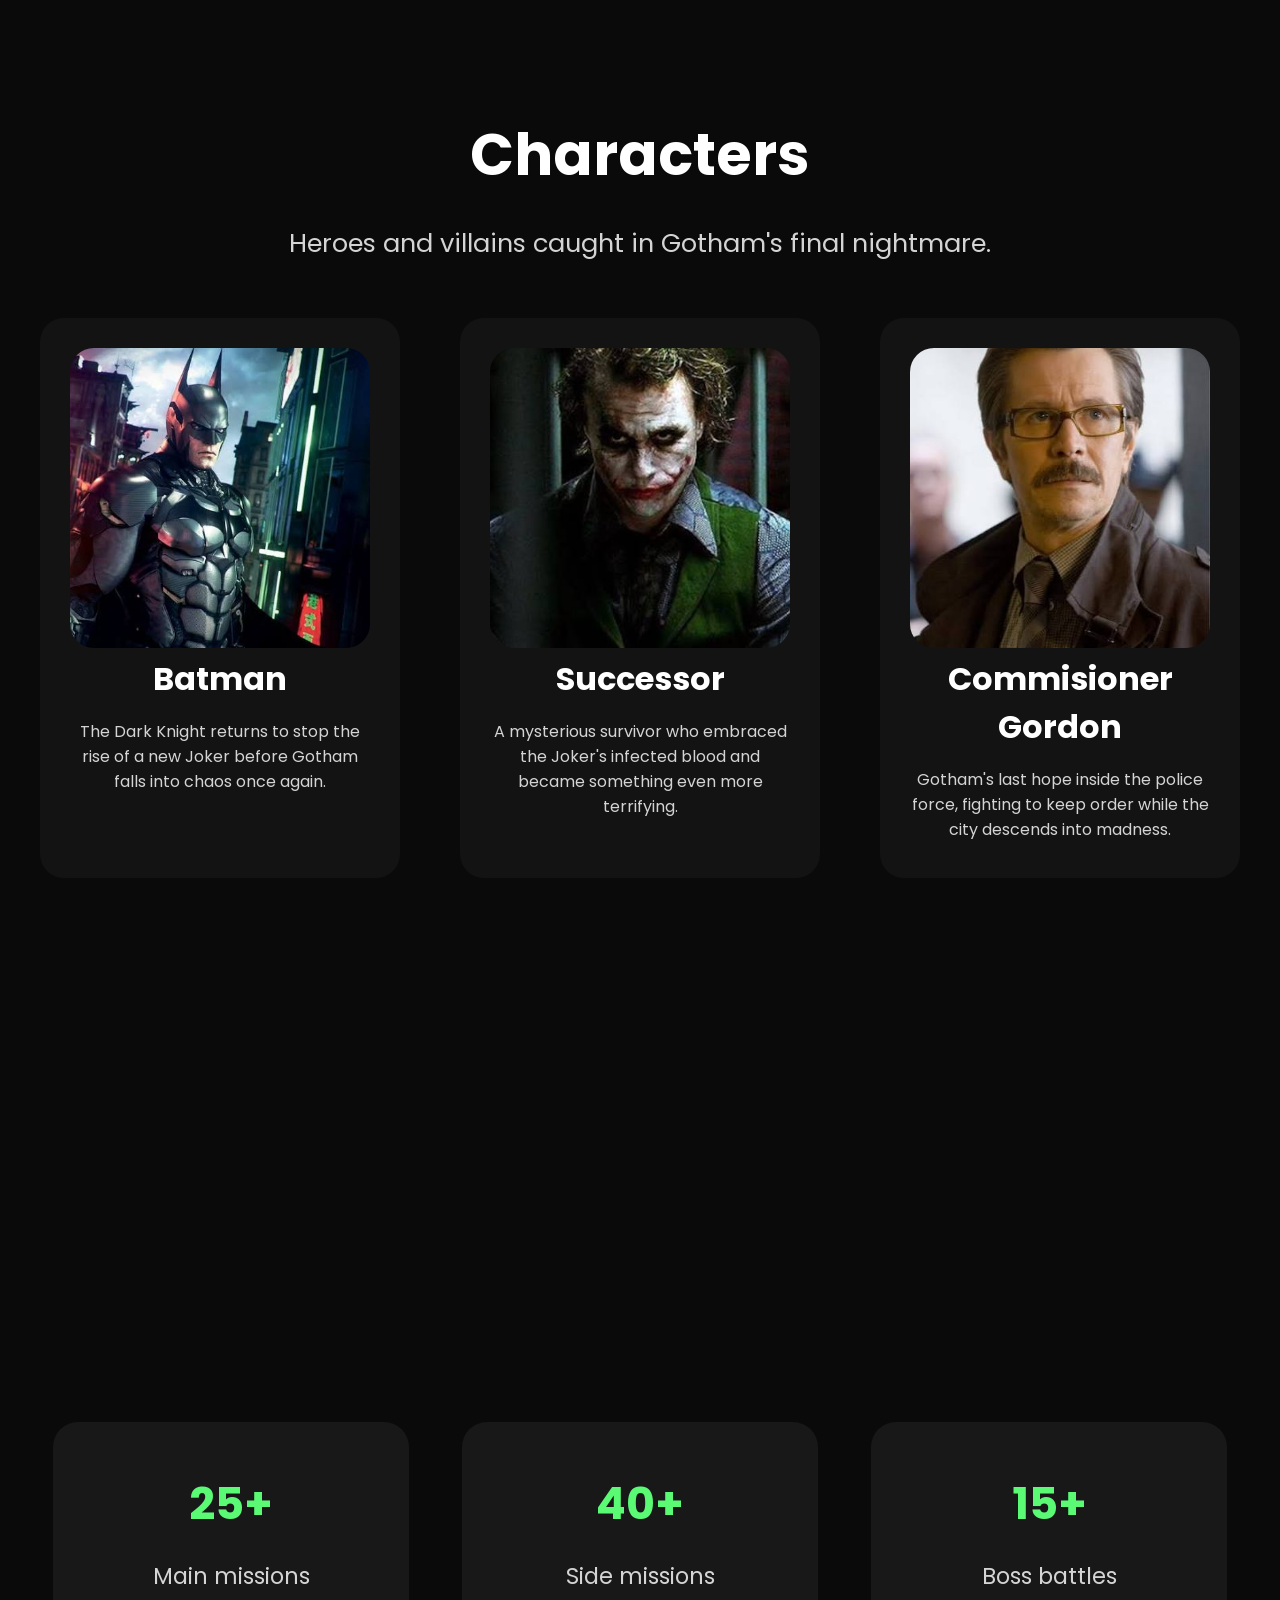
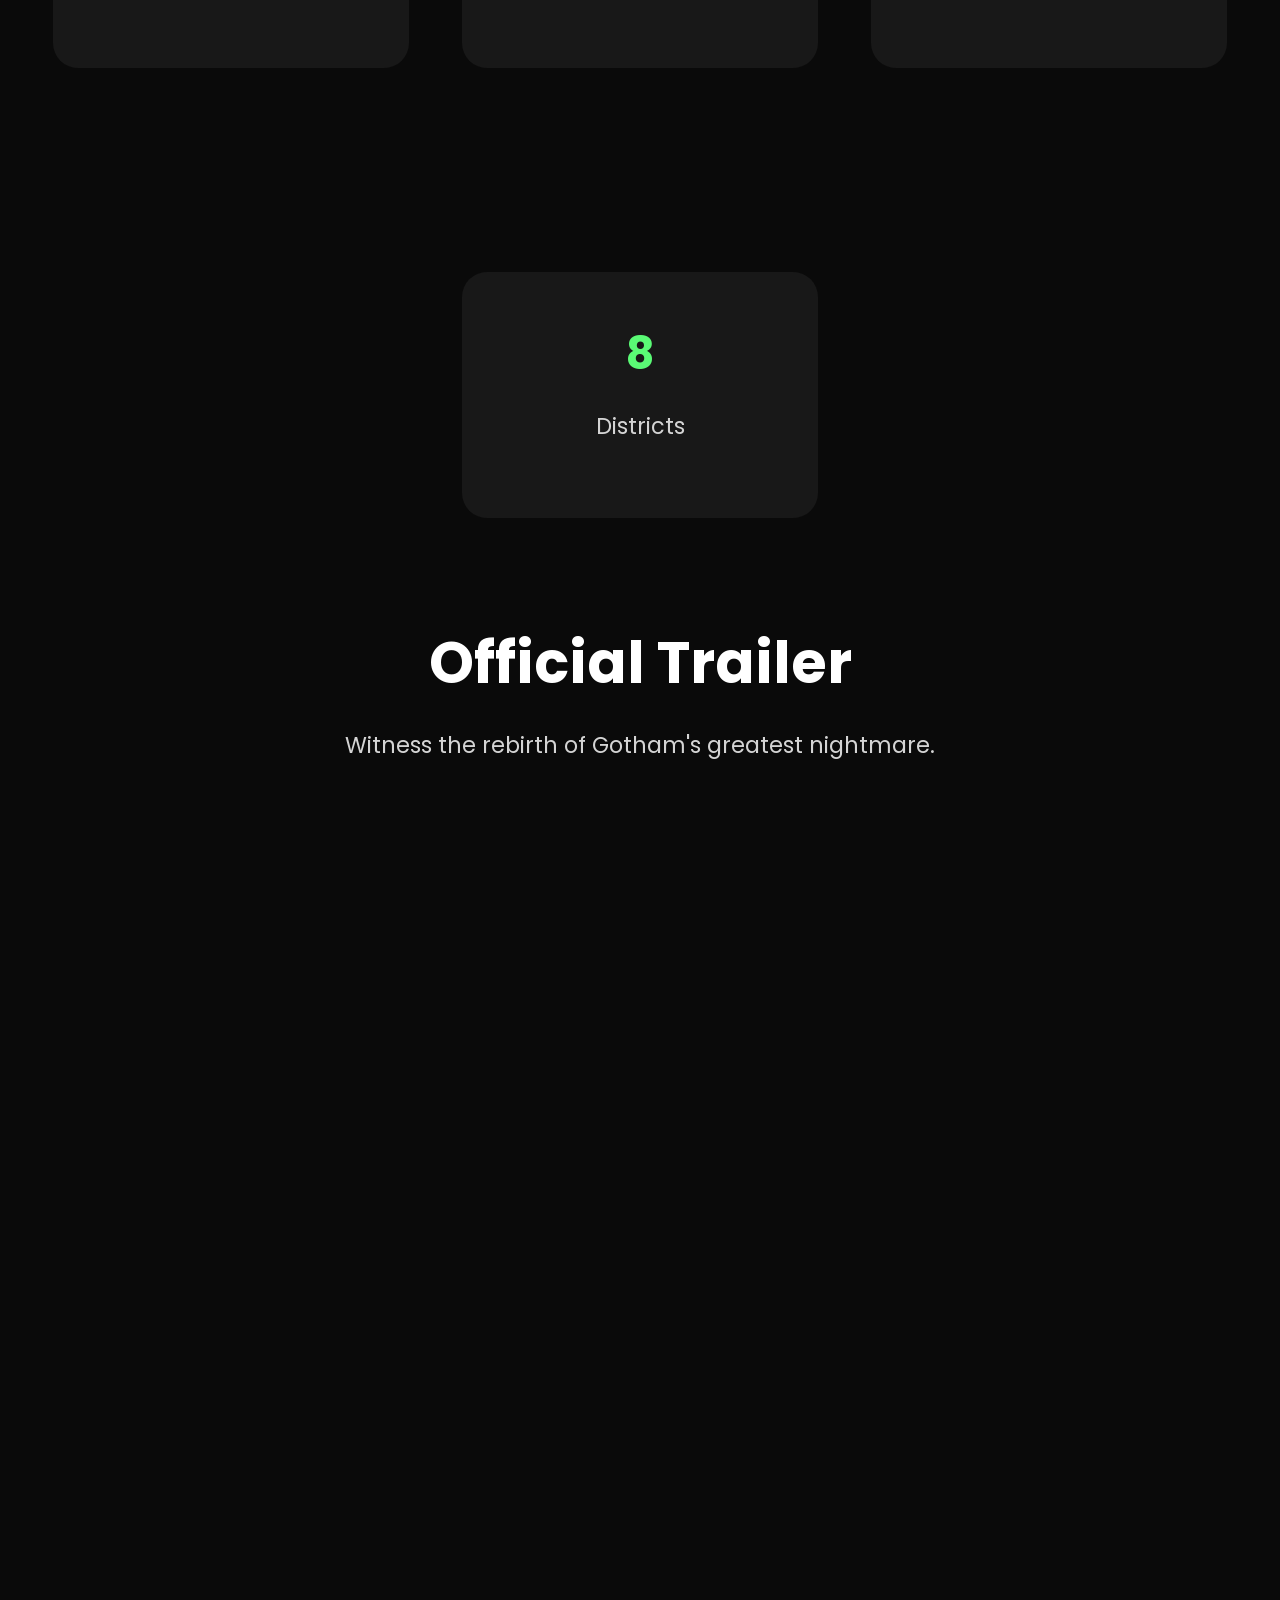
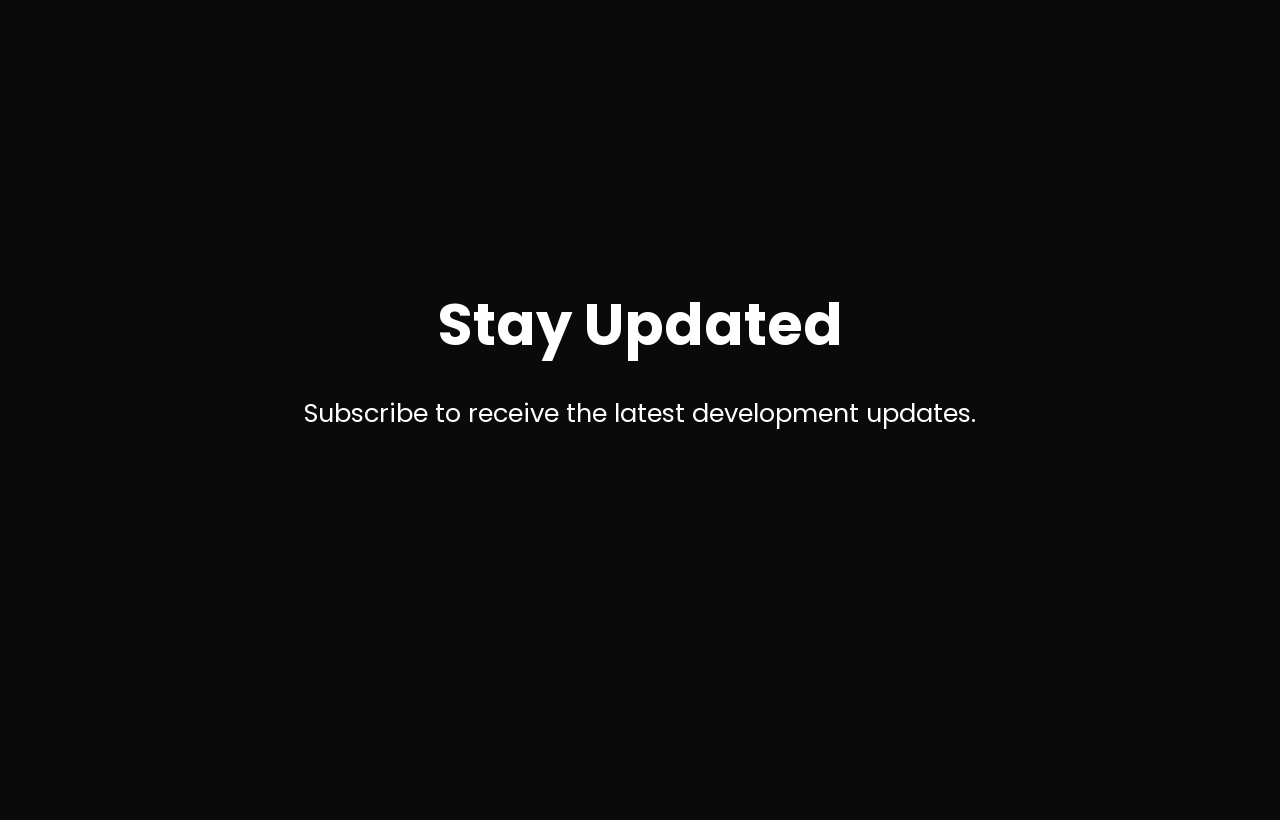
==== commit 71bb1b1d: "Finishing web, still have about's bug" ====
--- a/index.html
+++ b/index.html
@@ -59,14 +59,16 @@
                     <button id="watch_trailer">Watch Trailer</button>
                 </div>
                 
-                <img src="images/favicon.jpg" alt="Joker's Successor Icon Game">
+                <img src="images/hero/joker.jpeg" alt="Joker's Successor Icon Game">
             </div>
 
             <div id="about">
-                <h1>About The Game</h1>
-                <p>A dark fan-inspired story set after the fall of the Clown Prince of Crime.</p>
-
-                <div>
+                <div id="about_head">
+                    <h1 id="about_title">About The Game</h1>
+                    <p>A dark fan-inspired story set after the fall of the Clown Prince of Crime.</p>
+                </div>
+                
+                <div id="about_body">
                     <div>
                         <h1>The Nightmare Never Ended</h1>
                         <p>Gotham celebrated the death of the Joker, believing the city had finally escaped years of madness.</p>
@@ -74,15 +76,17 @@
                         <p>Years later, whispers of laughter echo across Gotham. A new Joker has emerged...</p>
                     </div>
 
-                    <img src="" alt="Gotham In A Mess">
+                    <img src="images/about/about.jpeg" alt="Gotham In A Mess">
                 </div>
             </div>
 
             <div id="features">
-                <h1>Game Features</h1>
-                <p>Experience Gotham through investigation, strategy, and difficult choices.</p>
-            
-                <div>
+                <div id="features_head">
+                    <h1>Game Features</h1>
+                    <p>Experience Gotham through investigation, strategy, and difficult choices.</p>
+                </div>
+                
+                <div id="features_body">
                     <div class="feature_cards">
                         <h1>🃏 Dynamic Story</h1>
                         <p>Every major decision changes the fate of Gotham and its citizens.</p>
@@ -111,33 +115,48 @@
             </div>
 
             <div id="gallery">
-                <h1>Gallery</h1>
-                <p>A glimpse into Gotham's darkest moments.</p>
-                <div>
-                    <img src="" alt="gallery1">
-                    <img src="" alt="gallery2">
-                    <img src="" alt="gallery3">
-                    <img src="" alt="gallery4">
+                <div id="gallery_head">
+                    <h1>Gallery</h1>
+                    <p>A glimpse into Gotham's darkest moments.</p>
+                </div>
+                <div id="gallery_body">
+                    <img src="images/gallery/gallery1.jpeg" alt="gallery1">
+                    <img src="images/gallery/gallery2.jpeg" alt="gallery2">
+                    <img src="images/gallery/gallery3.jpeg" alt="gallery3">
+                    <img src="images/gallery/gallery4.jpeg" alt="gallery4">
                 </div>
             </div>
-
+    
             <div id="characters">
-                <h1>Characters</h1>
-
-                <p>Heroes and villains caught in Gotham's final nightmare.</p>
-
-                <div class="character_cards">
-                    <h1>Batman</h1>
-                    <p>The Dark Knight returns to stop the rise of a new Joker before Gotham falls into chaos once again.</p>
+                <div id="characters_head">
+                    <h1>Characters</h1>
+                    <p>Heroes and villains caught in Gotham's final nightmare.</p>
                 </div>
-                <div class="character_cards">
-                    <h1>Joker</h1>
-                    <p>A mysterious survivor who embraced the Joker's infected blood and became something even more terrifying.</p>
+                
+                <div id="characters_body">
+                    <div class="character_cards">
+                        <div class="character_cards_img">
+                            <img src="images/characters/batman.jpeg" alt="Batman image">
+                            <h1>Batman</h1>
+                            <p>The Dark Knight returns to stop the rise of a new Joker before Gotham falls into chaos once again.</p>
+                        </div>    
+                    </div>
+                    <div class="character_cards">
+                        <div class="character_cards_img">
+                            <img src="images/characters/successor.jpeg" alt="Successor Image">
+                            <h1>Successor</h1>
+                            <p>A mysterious survivor who embraced the Joker's infected blood and became something even more terrifying.</p>
+                        </div>
+                    </div>
+                    <div class="character_cards">
+                        <div class="character_cards_img">
+                            <img src="images/characters/gordon.jpeg" alt="Jim Gordon Image">
+                            <h1>Commisioner Gordon</h1>
+                            <p>Gotham's last hope inside the police force, fighting to keep order while the city descends into madness.</p>    
+                        </div>
+                    </div>
                 </div>
-                <div class="character_cards">
-                    <h1>Commisioner Gordon</h1>
-                    <p>Gotham's last hope inside the police force, fighting to keep order while the city descends into madness.</p>
-                </div>
+                
             </div>
 
             <div id="datas">
@@ -163,8 +182,8 @@
             <div id="trailer">
                 <h1>Official Trailer</h1>
                 <p>Witness the rebirth of Gotham's greatest nightmare.</p>
-                <video controls>
-                    <source src="">
+                <video autoplay loop muted>
+                    <source src="videos/joker.mp4">
                 </video>
             </div>
 
--- a/style.css
+++ b/style.css
@@ -3,6 +3,7 @@
     font-family: Poppins, Arial;
     background-color: var(--bg-primary);
     box-sizing: border-box;
+    
 }
 
 h1{
@@ -21,7 +22,8 @@
     --secondary: rgb(229, 101, 255);
 
     --bg-primary : rgb(10, 10, 10);
-    --bg-secondary : rgb(31, 31, 31);
+    --bg-secondary : rgb(19, 19, 19);
+    --bg-third : rgb(24, 24, 24);
 
     --glow-one : rgba(90, 250, 117, 0.521);
     --glow-two : rgba(229, 101, 255, 0.308);
@@ -30,6 +32,7 @@
 /*===== HEADER =====*/
 
 #header_box{
+
    color: var(--font-color-two);
    background: rgba(0, 0, 0, 0.8);
    backdrop-filter: blur(10px);
@@ -162,6 +165,12 @@
     height: 350px;
 
     box-shadow: 0 0 50px var(--glow-one);
+
+    transition: 0.3s;
+}
+
+#hero img:hover{
+    transform: scale(1.05);
 }
 
 #hero h6{
@@ -202,17 +211,371 @@
     background-color: var(--bg-primary);
     color: var(--font-color-one);
 
+    transition: 0.3s;
+
     transform: scale(1.4);
-}  
-
-
-
-
-
-
-
-
-
-
-
-
+} 
+
+#hero button:hover{
+    background-color: var(--primary);
+    color: var(--font-color-three);
+}
+
+/* ===== ABOUT =====*/
+
+#about{
+    background-color: var(--bg-secondary);
+    height: 120vh;
+
+    display: flex;
+    justify-content: center;
+    align-items: center;
+    flex-direction: column;
+}
+
+#about_head{
+    margin-bottom: 50px;
+}
+
+#about_head h1{
+    color: var(--font-color-two);
+
+    font-size: 3.4em;
+    text-align: center;
+}
+
+#about_head p{
+    text-align: center;
+    font-size: 1.4em;
+
+    color: var(--font-color-four);
+}
+
+#about_body{
+    display: flex;
+    justify-content: center;
+    align-items: center;
+    flex-wrap: wrap;
+}
+
+#about_body div{
+    padding: 48px;
+    width: 700px;
+}
+
+#about_body h1{
+    font-size: 3.4em;
+    color: var(--font-color-one);
+}
+
+#about_body p{
+    font-size: 1.4em;
+    color: var(--font-color-four);
+}
+
+#about_body img{
+    border-radius: 50px;
+
+    transition: 0.3s;
+}
+
+#about_body img:hover{
+    transform: scale(1.1);
+}
+
+
+
+/* ===== FEATURES =====*/
+
+#features{
+    transform: scale(0.65);
+
+    background-color: var(--bg-primary);
+    height: 100vh;
+
+    display: flex;
+    justify-content: space-evenly;
+    align-items: center;
+    flex-direction: column;
+}
+
+#features_head h1{
+    text-align: center;
+    color: var(--font-color-two);
+    font-size: 3.6em;
+}
+
+#features_head p{
+    text-align: center;
+    font-size: 1.8em;
+    color: var(--font-color-four);
+}
+
+#features_body{
+
+    display: flex;
+
+    text-align: center;
+    justify-content: center;
+
+    flex-wrap:wrap;
+    
+}
+
+.feature_cards{
+    height: 250px;
+    width: 350px;
+
+    margin: 20px;
+    padding: 40px;
+
+    border-radius: 40px;
+    border: 1px solid var(--bg-secondary);
+
+    background-color: var(--bg-third);
+
+    transition: 0.3s;
+}
+
+.feature_cards:hover{
+    border: 1px solid var(--primary);
+    box-shadow: 0px 0px 35px var(--glow-two);
+    transform: scale(1.1)
+}
+
+.feature_cards h1{
+    color: var(--font-color-two);
+    font-size: 2.2em;
+    text-align: left    ;
+}
+.feature_cards p{
+    font-size: 1.4em;
+    text-align: left;
+    color: var(--font-color-four);
+}
+
+/* ===== GALLERY =====*/
+
+
+#gallery{
+    background-color: var(--bg-secondary);
+    height: 100vh;
+
+    display: flex;
+    flex-direction: column;
+    justify-content: center;
+    align-items: center;
+}
+
+#gallery_head h1{
+    text-align: center;
+
+    font-size: 3.6em;
+
+    color: var(--font-color-two);
+}
+
+#gallery_head p{
+    text-align: center;
+
+    font-size: 1.4em;
+
+    color: var(--font-color-four);
+}
+
+#gallery_body{
+    display: flex;
+    flex-wrap: wrap;
+
+    padding: 48px;
+}
+
+#gallery_body img{
+    width: 400px;
+
+    border-radius: 20px;
+    
+    margin: 10px;
+
+    transition: 0.5s;
+}
+
+#gallery_body img:hover{
+    border: 1px solid var(--primary);
+    box-shadow: 0px 0px 35px var(--glow-two);
+    transform: scale(1.1)
+}
+
+/* ===== CHARACTERS =====*/
+
+#characters{
+    background-color: var(--bg-primary);
+    height: 100vh;
+
+    display: flex;
+    flex-direction: column;
+
+    justify-content: center;
+    text-align: center  ;
+}
+
+#characters_body{
+    display: flex;
+    justify-content: center;
+
+    flex-wrap: wrap;
+}
+
+#characters_head h1{
+    font-size: 3.6em;
+    color: var(--font-color-two);
+}
+
+#characters_head p{
+    font-size: 1.6em;
+    color: var(--font-color-four);
+}
+
+
+#characters_body img{
+    height: 100%;
+    width: 100%;
+    object-position: center;
+    object-fit: cover;
+
+    border-radius: 24px;
+}
+
+.character_cards{
+    height: 500px;
+    width: 300px;
+
+    padding: 30px;
+    margin: 30px;
+
+    border-radius: 24px;
+
+    background-color: var(--bg-secondary);
+
+    transition: 0.3s;
+}
+
+.character_cards:hover{
+    border: 1px solid var(--primary);
+    box-shadow: 0px 0px 35px var(--glow-two);
+    transform: scale(1.1)
+}
+
+.character_cards_img{
+    height: 300px;
+    width: 300px;
+}
+
+.character_cards h1{
+    color: var(--font-color-two);
+}
+
+.character_cards p{
+    color: var(--font-color-four);
+}
+
+
+
+/* ===== DATAS =====*/
+
+#datas{
+    background-color: var(--bg-primary);
+    height: 100vh;
+
+    display: flex;
+    
+    justify-content: space-evenly;
+    align-items: center;
+
+    flex-wrap: wrap;
+
+}
+
+.data_cards{
+    padding: 48px;
+    margin: 20px 0;
+
+    height: 150px;
+    width: 260px;
+
+    background-color: var(--bg-third);
+
+    text-align: center;
+
+    color: var(--font-color-four);
+
+    font-size: 1.4em;
+
+    border-radius: 25px;
+}
+
+.data_cards h1{
+    color: var(--font-color-one);
+}
+
+#trailer{
+    background-color: var(--bg-primary);
+    height: 100vh;
+
+    display: flex;
+    align-items: center;
+    flex-direction: column;
+}
+
+#trailer h1{
+    text-align: center;
+
+    font-size: 3.6em;
+
+    color: var(--font-color-two);
+}
+
+#trailer p{
+    text-align: center;
+
+    font-size: 1.4em;
+    
+    color: var(--font-color-four);
+}
+
+#trailer video{
+    width: 50%;
+}
+
+#contact{
+    background-color: var(--bg-primary);
+    height: 100vh;
+
+    display: flex;
+    justify-content: center;
+    align-items: center;
+    flex-direction: column;
+}
+
+#contact h1{
+    font-size: 3.6em;
+
+    color: var(--font-color-two);
+}
+
+#contact p{
+    font-size: 1.6em;
+
+    color: var(--font-color-two);
+
+    text-align: center;
+}
+
+
+
+
+
+
+
+
+
--- a/responsive.css
+++ b/responsive.css
@@ -17,7 +17,23 @@
     }
 
     #hero {
-        transform: scale(1);
+        transform: scale(0.8);
+    }
+    
+    #about{
+        font-size: 0.5em;
+    }
+
+    #features{
+        height: 140vh;
+    }
+
+    #gallery{
+        height: 140vh;
+    }
+
+    #characters{
+        height: 180vh;
     }
 }   
 
@@ -43,5 +59,39 @@
         flex-direction: column;
         height: 1400px;
     }
+
+    #about{
+        height: 1400px;
+    }
+    
+    #about_head{
+        transform: scale(0.5);
+        margin-bottom: 0;
+    }
+
+    #about_body{
+        transform: scale(0.5);
+    }
+
+    #about_body{
+        flex-direction: column  ;
+        height: 1400px;
+    }
+
+    #features{
+        height: 2000px;
+    }
+
+    #gallery{
+        height: 2000px;
+    }
+
+    #characters{
+        height: 2200px;
+    }
+
+    #datas{
+        height: 1400px;
+    }
 }
 
